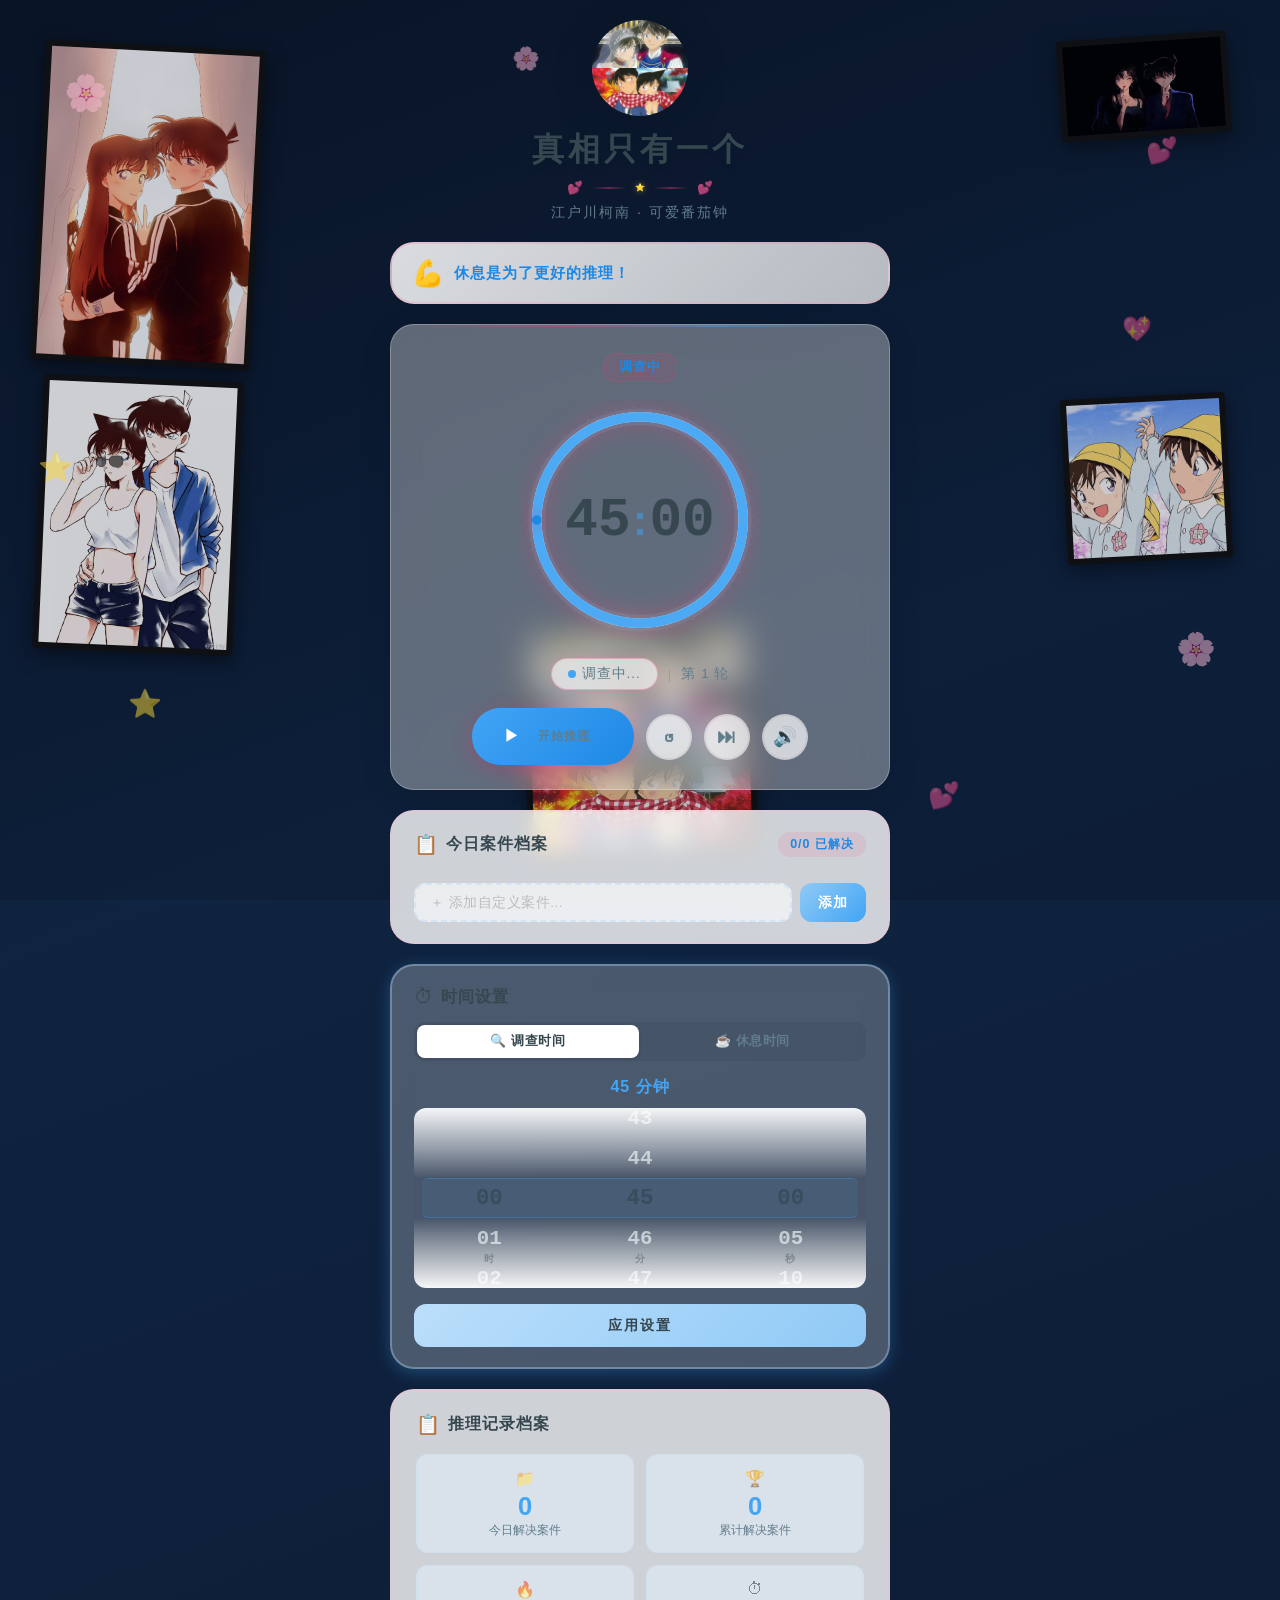
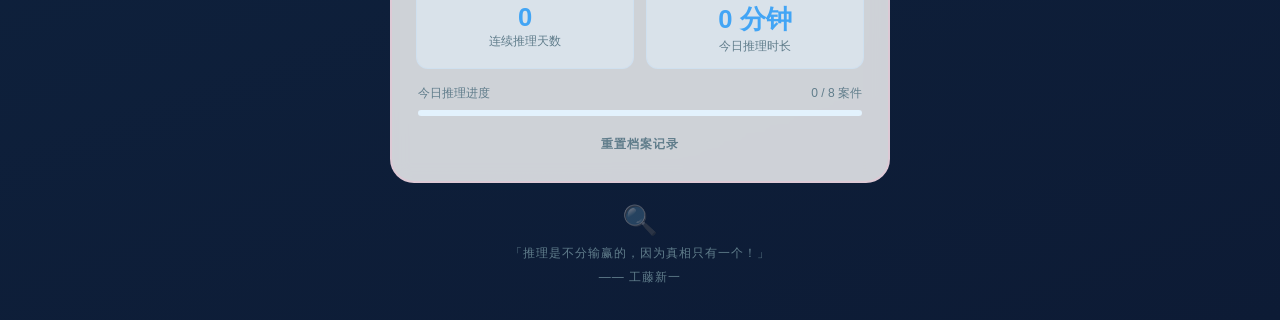
==== index.html @ aabeca41 "feat: Wake Lock + silent audio keep-alive for background timer Add screen wake lock (Android Chrome)" ====
<!DOCTYPE html>
<html lang="zh-CN">
<head>
  <meta charset="UTF-8">
  <meta name="viewport" content="width=device-width, initial-scale=1.0, user-scalable=no">
  <meta name="apple-mobile-web-app-capable" content="yes">
  <meta name="apple-mobile-web-app-status-bar-style" content="black-translucent">
  <meta name="apple-mobile-web-app-title" content="柯南番茄钟">
  <meta name="theme-color" content="#42a5f5">
  <link rel="apple-touch-icon" href="images/kenan.jpg">
  <link rel="manifest" href="manifest.json">
  <title>真相只有一个 —— 番茄钟</title>
  <style>
/* ============================================
   番茄钟 —— 柯南&小兰 可爱主题
   蓝色计时 + 琥珀休息 配色
   ============================================ */

:root {
  --blue-light: #e3f2fd;
  --blue-soft: #bbdefb;
  --blue-mid: #90caf6;
  --blue-accent: #64b5f6;
  --blue-solid: #42a5f5;
  --blue-deep: #1e88e5;
  --pink-light: #fce4ec;
  --pink-soft: #f8bbd0;
  --pink-mid: #90caf6;
  --pink-accent: #42a5f5;
  --pink-solid: #1e88e5;
  --amber-light: #fff8e1;
  --amber-soft: #ffecb3;
  --amber-mid: #ffcc80;
  --amber-accent: #ff9800;
  --amber-solid: #f57c00;
  --white: #ffffff;
  --white-soft: #fafafa;
  --text-dark: #37474f;
  --text-mid: #607d8b;
  --text-light: #90a4ae;
  --shadow-soft: 0 4px 20px rgba(0, 0, 0, 0.08);
  --shadow-card: 0 8px 32px rgba(0, 0, 0, 0.1);
  --shadow-blue: 0 4px 16px rgba(66, 165, 245, 0.3);
  --shadow-amber: 0 4px 16px rgba(255, 152, 0, 0.2);
  --radius-sm: 12px;
  --radius: 18px;
  --radius-lg: 24px;
  --transition: 0.3s cubic-bezier(0.4, 0, 0.2, 1);
}

* { margin: 0; padding: 0; box-sizing: border-box; }

body {
  font-family: "Microsoft YaHei", "PingFang SC", "Noto Sans SC", sans-serif;
  background: linear-gradient(160deg, #0a1628 0%, #0f2440 40%, #0d1b35 100%);
  color: var(--text-dark);
  min-height: 100vh;
  display: flex;
  justify-content: center;
  align-items: flex-start;
  padding: 20px;
  user-select: none;
  -webkit-user-select: none;
  -webkit-tap-highlight-color: transparent;
  overflow-x: hidden;
  position: relative;
}

/* ========== 5图拍立得拼贴背景 ========== */
.bg-collage {
  position: fixed;
  inset: 0;
  z-index: 0;
  pointer-events: none;
}

.photo-card {
  position: absolute;
  padding: 6px;
  background: #111;
  border-radius: 3px;
  box-shadow: 0 6px 20px rgba(0, 0, 0, 0.5);
}

.photo-card img {
  display: block;
  width: 100%;
  height: auto;
}

.photo-kenan {
  bottom: 5%;
  left: 50%;
  width: 230px;
  transform: translate(-50%, 0) rotate(-2deg);
}

.photo-2 {
  top: 5%;
  left: 3%;
  width: 220px;
  transform: rotate(3deg);
}

.photo-3 {
  top: 4%;
  right: 4%;
  width: 170px;
  transform: rotate(-4deg);
}

.photo-4 {
  top: 42%;
  left: 3%;
  width: 200px;
  transform: rotate(2.5deg);
}

.photo-5 {
  top: 44%;
  right: 4%;
  width: 165px;
  transform: rotate(-3deg);
}

.bg-overlay {
  position: fixed;
  inset: 0;
  z-index: 1;
  pointer-events: none;
  background: rgba(5, 12, 30, 0.2);
}

/* 卡片内容区域加深背景保证可读性 */
.case-file-card,
.settings-section,
.stats-section,
.task-section,
.encourage-box {
  background: rgba(255, 255, 255, 0.25);
  backdrop-filter: blur(12px);
}

/* ========== 可爱浮动装饰 ========== */
.cute-decor {
  position: fixed;
  inset: 0;
  pointer-events: none;
  z-index: 7;
  overflow: hidden;
}
.cute-float {
  position: absolute;
  font-size: 1.8rem;
  opacity: 0.5;
  animation: cute-float 18s ease-in-out infinite;
}
.c1 { top: 8%; left: 5%; animation-delay: 0s; font-size: 2.2rem; }
.c2 { top: 15%; right: 8%; animation-delay: -3s; font-size: 1.6rem; }
.c3 { top: 50%; left: 3%; animation-delay: -6s; font-size: 1.8rem; }
.c4 { top: 70%; right: 5%; animation-delay: -9s; font-size: 2rem; }
.c5 { top: 35%; right: 10%; animation-delay: -12s; font-size: 1.5rem; }
.c6 { bottom: 20%; left: 10%; animation-delay: -15s; font-size: 1.7rem; }
.c7 { top: 5%; left: 40%; animation-delay: -4s; font-size: 1.4rem; }
.c8 { bottom: 10%; right: 25%; animation-delay: -8s; font-size: 1.6rem; }

@keyframes cute-float {
  0%, 100% { transform: translateY(0) rotate(0deg) scale(1); }
  25% { transform: translateY(-18px) rotate(8deg) scale(1.1); }
  50% { transform: translateY(-8px) rotate(-5deg) scale(0.95); }
  75% { transform: translateY(-22px) rotate(3deg) scale(1.05); }
}

.container {
  position: relative;
  z-index: 10;
  width: 100%;
  max-width: 500px;
  display: flex;
  flex-direction: column;
  gap: 20px;
}

/* ========== 顶部标题栏 ========== */
.header {
  text-align: center;
  display: flex;
  flex-direction: column;
  align-items: center;
  gap: 8px;
}

/* ---- 柯南头像 ---- */
.conan-avatar {
  margin-bottom: 4px;
  filter: drop-shadow(0 6px 20px rgba(0, 0, 0, 0.15));
  width: 96px;
  height: 96px;
  border-radius: 50%;
  overflow: hidden;
  position: relative;
  background: #fdd9b5;
}

.conan-avatar-img {
  width: 100%;
  height: 100%;
  object-fit: cover;
  display: block;
}

/* CSS fallback when image fails to load */
.conan-avatar.fallback .conan-avatar-img {
  display: none;
}

.conan-avatar.fallback {
  background: #fdd9b5;
}

.conan-avatar.fallback::after {
  content: "🔍";
  font-size: 2.5rem;
  position: absolute;
  top: 50%;
  left: 50%;
  transform: translate(-50%, -50%);
}

.title {
  font-size: 2rem;
  font-weight: 700;
  color: #37474f;
  letter-spacing: 4px;
  text-shadow: 0 2px 8px rgba(0, 0, 0, 0.08);
}

.title-underline {
  display: flex;
  align-items: center;
  gap: 8px;
}
.underline-line {
  width: 36px; height: 2px;
  background: linear-gradient(90deg, transparent, rgba(236, 64, 122, 0.4), transparent);
}
.underline-heart {
  font-size: 0.8rem;
  opacity: 0.7;
}
.underline-star {
  color: #ffb74d;
  font-size: 8px;
  text-shadow: 0 0 6px rgba(255, 183, 77, 0.5);
}

.subtitle {
  font-size: 0.9rem;
  color: var(--text-mid);
  letter-spacing: 2px;
}

/* ========== 鼓励话语 ========== */
.encourage-box {
  background: linear-gradient(135deg, rgba(255, 255, 255, 0.85), rgba(255, 255, 255, 0.7));
  backdrop-filter: blur(10px);
  border: 2px solid rgba(244, 143, 177, 0.3);
  border-radius: var(--radius-lg);
  padding: 14px 20px;
  display: flex;
  align-items: center;
  gap: 10px;
  box-shadow: var(--shadow-pink);
  animation: encourage-glow 3s ease-in-out infinite;
}

@keyframes encourage-glow {
  0%, 100% { box-shadow: 0 4px 16px rgba(236, 64, 122, 0.15); }
  50% { box-shadow: 0 4px 24px rgba(236, 64, 122, 0.3); }
}

.encourage-icon {
  font-size: 1.6rem;
  animation: icon-bounce 1.5s ease-in-out infinite;
  flex-shrink: 0;
}

@keyframes icon-bounce {
  0%, 100% { transform: translateY(0); }
  50% { transform: translateY(-6px); }
}

.encourage-text {
  font-size: 0.95rem;
  font-weight: 600;
  color: #1e88e5;
  letter-spacing: 1px;
  line-height: 1.4;
}

/* ========== 案件卷宗卡片 ========== */
.case-file-card {
  background: rgba(255, 255, 255, 0.35);
  backdrop-filter: blur(16px);
  border: 1.5px solid rgba(255, 255, 255, 0.25);
  border-radius: var(--radius-lg);
  padding: 28px 28px 24px;
  display: flex;
  flex-direction: column;
  align-items: center;
  gap: 18px;
  box-shadow: var(--shadow-card);
  position: relative;
  overflow: hidden;
}

.case-file-card::before {
  content: "";
  position: absolute;
  top: 0; left: 20px; right: 20px;
  height: 2px;
  background: linear-gradient(90deg, transparent, rgba(236, 64, 122, 0.4), rgba(66, 165, 245, 0.4), transparent);
}

/* 案件标签 */
.case-label {
  display: flex;
  align-items: center;
  gap: 12px;
}
.case-number {
  font-size: 0.85rem;
  font-weight: 600;
  color: var(--text-mid);
  letter-spacing: 1px;
  font-family: "SF Mono", "Cascadia Code", monospace;
  background: rgba(100, 181, 246, 0.1);
  padding: 5px 12px;
  border-radius: 6px;
  border: 1px solid rgba(100, 181, 246, 0.2);
}
.case-status {
  font-size: 0.8rem;
  font-weight: 600;
  padding: 5px 14px;
  border-radius: 12px;
  letter-spacing: 1px;
}
.case-status.work-status {
  background: rgba(236, 64, 122, 0.1);
  color: #1e88e5;
  border: 1px solid rgba(236, 64, 122, 0.25);
  animation: status-pulse 2.5s ease-in-out infinite;
}
.case-status.break-status {
  background: rgba(255, 152, 0, 0.1);
  color: #f57c00;
  border: 1px solid rgba(255, 152, 0, 0.25);
}

@keyframes status-pulse {
  0%, 100% { opacity: 1; }
  50% { opacity: 0.65; }
}

/* ========== 计时器环形区域 ========== */
.timer-ring {
  position: relative;
  width: 240px;
  height: 240px;
}

.progress-ring {
  width: 100%;
  height: 100%;
  transform: rotate(-90deg);
}

.ring-dots {
  fill: none;
  stroke: rgba(100, 181, 246, 0.15);
  stroke-width: 1;
  stroke-dasharray: 2 6;
}

.ring-bg {
  fill: none;
  stroke: #e3f2fd;
  stroke-width: 8;
}

.ring-progress {
  fill: none;
  stroke-width: 8;
  stroke-linecap: round;
  transition: stroke-dashoffset 0.4s linear, stroke var(--transition);
}

.ring-progress.work-mode {
  stroke: #42a5f5;
  filter: drop-shadow(0 0 10px rgba(236, 64, 122, 0.5));
}

.ring-progress.break-mode {
  stroke: #ff9800;
  filter: drop-shadow(0 0 10px rgba(255, 152, 0, 0.5));
}

.ring-glow {
  fill: none;
  stroke: transparent;
  stroke-width: 14;
  pointer-events: none;
}

.ring-glow.active {
  stroke: #90caf6;
  opacity: 0.12;
  animation: pulse-glow 2.5s ease-in-out infinite;
}

@keyframes pulse-glow {
  0%, 100% { opacity: 0.06; }
  50% { opacity: 0.2; }
}

.ring-bowtie-dot {
  fill: #1e88e5;
  filter: drop-shadow(0 0 6px rgba(233, 30, 99, 0.6));
}

/* 时间显示 */
.timer-display {
  position: absolute;
  top: 50%;
  left: 50%;
  transform: translate(-50%, -50%);
  display: flex;
  align-items: baseline;
  gap: 2px;
}

.timer-minutes,
.timer-seconds {
  font-size: 3.4rem;
  font-weight: 700;
  color: #37474f;
  font-variant-numeric: tabular-nums;
  font-family: "SF Mono", "Cascadia Code", "Consolas", "Microsoft YaHei", monospace;
}

.timer-separator {
  font-size: 2.8rem;
  font-weight: 700;
  color: #42a5f5;
  animation: blink-sep 1s steps(1) infinite;
}

.timer-separator.paused { animation: none; opacity: 0.5; }

@keyframes blink-sep {
  0%, 100% { opacity: 1; }
  50% { opacity: 0.25; }
}

/* 模式指示器 */
.mode-row {
  display: flex;
  align-items: center;
  gap: 10px;
  font-size: 0.85rem;
  color: var(--text-mid);
}

.mode-indicator {
  display: flex;
  align-items: center;
  gap: 6px;
  padding: 6px 16px;
  border-radius: 20px;
  background: rgba(255, 255, 255, 0.6);
  border: 1px solid rgba(0, 0, 0, 0.06);
  transition: all var(--transition);
}

.mode-indicator.work {
  border-color: rgba(236, 64, 122, 0.3);
  box-shadow: 0 0 14px rgba(236, 64, 122, 0.1);
}
.mode-indicator.break {
  border-color: rgba(255, 152, 0, 0.3);
  box-shadow: 0 0 14px rgba(255, 152, 0, 0.1);
}

.mode-dot {
  width: 8px; height: 8px;
  border-radius: 50%;
  background: #42a5f5;
  animation: dot-pulse 1.5s ease-in-out infinite;
}
.mode-indicator.break .mode-dot { background: #ff9800; }

@keyframes dot-pulse {
  0%, 100% { opacity: 1; box-shadow: 0 0 4px currentColor; }
  50% { opacity: 0.4; box-shadow: 0 0 10px currentColor; }
}

.mode-text { font-size: 0.85rem; font-weight: 500; letter-spacing: 1px; }

.session-divider { opacity: 0.3; }
.session-hint { letter-spacing: 1px; }

/* ========== 控制按钮 ========== */
.controls {
  display: flex;
  gap: 12px;
  align-items: center;
}

.btn {
  display: flex;
  align-items: center;
  justify-content: center;
  gap: 6px;
  border: none;
  font-family: inherit;
  font-weight: 600;
  cursor: pointer;
  transition: all var(--transition);
  outline: none;
  letter-spacing: 1px;
}

.btn:active { transform: scale(0.95); }

.btn-primary {
  padding: 14px 32px;
  background: linear-gradient(135deg, #42a5f5, #1e88e5);
  color: #fff;
  border-radius: 28px;
  font-size: 0.95rem;
  box-shadow: 0 4px 20px rgba(233, 30, 99, 0.3);
}

.btn-primary:hover {
  box-shadow: 0 6px 28px rgba(233, 30, 99, 0.45);
  transform: translateY(-2px);
}

.btn-primary:active { transform: scale(0.95) translateY(0); }

.btn-primary.paused-state {
  background: linear-gradient(135deg, #ff9800, #f57c00);
  box-shadow: 0 4px 20px rgba(255, 152, 0, 0.3);
}
.btn-primary.paused-state:hover {
  box-shadow: 0 6px 28px rgba(255, 152, 0, 0.45);
}

.btn-icon-only {
  width: 46px; height: 46px;
  border-radius: 50%;
  background: rgba(255, 255, 255, 0.7);
  color: var(--text-mid);
  font-size: 1.2rem;
  border: 2px solid rgba(0, 0, 0, 0.06);
}
.btn-icon-only:hover {
  background: #fff;
  color: #42a5f5;
  border-color: rgba(236, 64, 122, 0.25);
}

.silent-btn.silent {
  color: #999;
  border-color: rgba(0, 0, 0, 0.08);
}

/* ========== 时间设置 + iOS 滚轮选择器 ========== */
.settings-section {
  background: rgba(255, 255, 255, 0.25);
  backdrop-filter: blur(12px);
  border-radius: var(--radius-lg);
  padding: 20px 22px;
  border: 2px solid rgba(187, 222, 251, 0.35);
  box-shadow: var(--shadow-blue);
}

.settings-header {
  display: flex;
  align-items: center;
  gap: 8px;
  margin-bottom: 14px;
}
.settings-icon { font-size: 1.2rem; }
.settings-title {
  font-size: 1rem;
  font-weight: 600;
  letter-spacing: 1px;
  color: #37474f;
}

/* 分段标签 */
.picker-tabs {
  display: flex;
  background: rgba(0,0,0,0.06);
  border-radius: 10px;
  padding: 3px;
  margin-bottom: 16px;
  gap: 3px;
}
.picker-tab {
  flex: 1;
  padding: 8px 0;
  border: none;
  background: transparent;
  border-radius: 8px;
  font-size: 0.8rem;
  font-weight: 600;
  color: var(--text-mid);
  cursor: pointer;
  transition: all 0.25s ease;
  letter-spacing: 0.5px;
}
.picker-tab.active {
  background: #fff;
  color: #37474f;
  box-shadow: 0 1px 4px rgba(0,0,0,0.1);
}

/* 选中时间显示 */
.picker-display {
  text-align: center;
  font-size: 1rem;
  font-weight: 700;
  color: #42a5f5;
  margin-bottom: 10px;
  letter-spacing: 1px;
}

/* 滚轮容器 */
.picker-container {
  position: relative;
  height: 180px;
  overflow: hidden;
  border-radius: 12px;
  background: rgba(0,0,0,0.03);
  margin-bottom: 16px;
  user-select: none;
  -webkit-user-select: none;
}

/* 中央高亮条 */
.picker-highlight {
  position: absolute;
  top: 50%;
  left: 8px;
  right: 8px;
  height: 40px;
  transform: translateY(-50%);
  background: rgba(66, 165, 245, 0.08);
  border-top: 1.5px solid rgba(66, 165, 245, 0.3);
  border-bottom: 1.5px solid rgba(66, 165, 245, 0.3);
  border-radius: 6px;
  pointer-events: none;
  z-index: 2;
}

/* 顶部和底部渐变遮罩 */
.picker-container::before,
.picker-container::after {
  content: "";
  position: absolute;
  left: 0;
  right: 0;
  height: 70px;
  pointer-events: none;
  z-index: 3;
}
.picker-container::before {
  top: 0;
  background: linear-gradient(to bottom, rgba(255,255,255,0.95) 0%, rgba(255,255,255,0.4) 60%, transparent 100%);
}
.picker-container::after {
  bottom: 0;
  background: linear-gradient(to top, rgba(255,255,255,0.95) 0%, rgba(255,255,255,0.4) 60%, transparent 100%);
}

/* 列布局 */
.picker-columns {
  display: flex;
  height: 100%;
  position: relative;
  z-index: 1;
}
.picker-column {
  flex: 1;
  overflow-y: auto;
  scroll-snap-type: y mandatory;
  -webkit-overflow-scrolling: touch;
  scrollbar-width: none;
  -ms-overflow-style: none;
}
.picker-column::-webkit-scrollbar {
  display: none;
}

/* 列表 padding 让首尾项可滚到中央 */
.picker-list {
  padding: 70px 0;
}

/* 每个选项 */
.picker-item {
  height: 40px;
  display: flex;
  align-items: center;
  justify-content: center;
  font-size: 1.3rem;
  font-weight: 600;
  color: #b0bec5;
  scroll-snap-align: center;
  transition: color 0.15s ease;
  font-variant-numeric: tabular-nums;
  font-family: "SF Mono", "Cascadia Code", "Consolas", monospace;
}
.picker-item.selected {
  color: #37474f;
  font-weight: 700;
  font-size: 1.4rem;
}

/* 底部标签 (时/分/秒) */
.picker-labels {
  display: flex;
  position: absolute;
  bottom: 22px;
  left: 0;
  right: 0;
  z-index: 4;
  pointer-events: none;
}
.picker-labels span {
  flex: 1;
  text-align: center;
  font-size: 0.65rem;
  font-weight: 600;
  color: rgba(55,71,79,0.4);
  letter-spacing: 1px;
}

.btn-apply {
  width: 100%;
  padding: 12px;
  background: linear-gradient(135deg, #bbdefb, #90caf6);
  color: #37474f;
  border-radius: var(--radius-sm);
  font-size: 0.9rem;
  font-weight: 600;
  letter-spacing: 2px;
  border: none;
  cursor: pointer;
  transition: all var(--transition);
}
.btn-apply:hover {
  background: linear-gradient(135deg, #90caf6, #64b5f6);
  box-shadow: var(--shadow-blue);
}
.btn-apply:hover {
  background: linear-gradient(135deg, #90caf6, #64b5f6);
  box-shadow: var(--shadow-blue);
}

/* ========== 统计面板 ========== */
.stats-section {
  background: rgba(255, 255, 255, 0.8);
  backdrop-filter: blur(10px);
  border-radius: var(--radius-lg);
  padding: 22px 24px;
  border: 2px solid rgba(248, 187, 208, 0.35);
  box-shadow: var(--shadow-pink);
}

.evidence-header {
  display: flex;
  align-items: center;
  gap: 8px;
  margin-bottom: 18px;
}
.evidence-icon { font-size: 1.2rem; }
.stats-title {
  font-size: 1rem;
  font-weight: 600;
  letter-spacing: 1px;
  color: #37474f;
}

.stats-grid {
  display: grid;
  grid-template-columns: 1fr 1fr;
  gap: 12px;
  margin-bottom: 16px;
}

.stat-card {
  background: rgba(227, 242, 253, 0.5);
  border-radius: var(--radius-sm);
  padding: 14px 14px;
  text-align: center;
  border: 1px solid rgba(187, 222, 251, 0.3);
  transition: all var(--transition);
}

.stat-card:hover {
  border-color: rgba(244, 143, 177, 0.4);
  transform: translateY(-2px);
  box-shadow: var(--shadow-soft);
}

.stat-icon {
  display: block;
  font-size: 1rem;
  margin-bottom: 4px;
  opacity: 0.6;
}

.stat-value {
  display: block;
  font-size: 1.6rem;
  font-weight: 700;
  color: #42a5f5;
  font-variant-numeric: tabular-nums;
}

.stat-label {
  display: block;
  font-size: 0.72rem;
  color: var(--text-mid);
  margin-top: 2px;
}

/* 每日目标进度条 */
.daily-goal {
  margin-bottom: 14px;
  padding: 0 2px;
}
.goal-header {
  display: flex;
  justify-content: space-between;
  font-size: 0.75rem;
  color: var(--text-mid);
  margin-bottom: 8px;
}
.goal-bar {
  height: 6px;
  background: #e3f2fd;
  border-radius: 3px;
  overflow: hidden;
}
.goal-fill {
  height: 100%;
  background: linear-gradient(90deg, #90caf6, #42a5f5);
  border-radius: 3px;
  transition: width 0.6s ease;
  box-shadow: 0 0 8px rgba(236, 64, 122, 0.3);
}

.btn-text {
  background: transparent;
  color: var(--text-mid);
  border: none;
  padding: 6px 12px;
  font-size: 0.78rem;
  font-family: inherit;
  cursor: pointer;
  margin: 0 auto;
  display: block;
  transition: color var(--transition);
  letter-spacing: 1px;
}
.btn-text:hover { color: #42a5f5; }

/* ========== 任务列表 ========== */
.task-section {
  background: rgba(255, 255, 255, 0.8);
  backdrop-filter: blur(10px);
  border-radius: var(--radius-lg);
  padding: 20px 22px;
  border: 2px solid rgba(248, 187, 208, 0.35);
  box-shadow: var(--shadow-pink);
}

.task-header {
  display: flex;
  align-items: center;
  gap: 8px;
  margin-bottom: 14px;
  flex-wrap: wrap;
}
.task-icon { font-size: 1.2rem; }
.task-title {
  font-size: 1rem;
  font-weight: 600;
  letter-spacing: 1px;
  color: #37474f;
  flex: 1;
}
.task-progress {
  font-size: 0.78rem;
  font-weight: 600;
  color: #1e88e5;
  background: rgba(236, 64, 122, 0.1);
  padding: 4px 12px;
  border-radius: 12px;
  letter-spacing: 1px;
}

.task-list {
  display: flex;
  flex-direction: column;
  gap: 8px;
  margin-bottom: 12px;
}

.task-card {
  display: flex;
  align-items: center;
  gap: 10px;
  padding: 12px 14px;
  border-radius: var(--radius-sm);
  border: 1px solid rgba(187, 222, 251, 0.35);
  background: rgba(255, 255, 255, 0.7);
  transition: all var(--transition);
  cursor: default;
}
.task-card.completed {
  background: rgba(76, 175, 80, 0.06);
  border-color: rgba(76, 175, 80, 0.2);
}
.task-card.completed .task-card-name {
  text-decoration: line-through;
  color: #999;
}
.task-card-icon {
  font-size: 1.3rem;
  flex-shrink: 0;
}
.task-card-body {
  flex: 1;
  min-width: 0;
}
.task-card-name {
  font-size: 0.88rem;
  font-weight: 600;
  color: #37474f;
  letter-spacing: 0.5px;
  white-space: nowrap;
  overflow: hidden;
  text-overflow: ellipsis;
}
.task-card-meta {
  font-size: 0.7rem;
  color: var(--text-mid);
  margin-top: 2px;
}
.task-card-status {
  font-size: 0.72rem;
  font-weight: 600;
  padding: 3px 10px;
  border-radius: 10px;
  letter-spacing: 1px;
  flex-shrink: 0;
}
.task-card-status.in-progress {
  background: rgba(236, 64, 122, 0.1);
  color: #1e88e5;
}
.task-card-status.done {
  background: rgba(76, 175, 80, 0.1);
  color: #4caf50;
}
.task-card-delete {
  font-size: 0.85rem;
  opacity: 0;
  cursor: pointer;
  color: #999;
  transition: all var(--transition);
  border: none;
  background: none;
  padding: 4px;
  flex-shrink: 0;
}
.task-card:hover .task-card-delete {
  opacity: 0.6;
}
.task-card:hover .task-card-delete:hover {
  opacity: 1;
  color: #1e88e5;
}

.task-add-row {
  display: flex;
  gap: 8px;
}
.task-add-input {
  flex: 1;
  padding: 10px 14px;
  border: 2px dashed rgba(187, 222, 251, 0.5);
  border-radius: var(--radius-sm);
  font-size: 0.85rem;
  font-family: inherit;
  color: #37474f;
  background: rgba(255, 255, 255, 0.6);
  outline: none;
  transition: all var(--transition);
  letter-spacing: 0.5px;
}
.task-add-input:focus {
  border-color: #42a5f5;
  border-style: solid;
  box-shadow: 0 0 0 3px rgba(236, 64, 122, 0.08);
}
.task-add-input::placeholder {
  color: #bdbdbd;
}
.btn-task-add {
  padding: 10px 18px;
  background: linear-gradient(135deg, #90caf6, #42a5f5);
  color: #fff;
  border: none;
  border-radius: var(--radius-sm);
  font-size: 0.85rem;
  font-weight: 600;
  font-family: inherit;
  cursor: pointer;
  letter-spacing: 1px;
  transition: all var(--transition);
  white-space: nowrap;
}
.btn-task-add:hover {
  box-shadow: var(--shadow-pink);
}
.btn-task-add:active {
  transform: scale(0.95);
}

/* ========== 页脚 ========== */
.footer {
  text-align: center;
  padding-bottom: 12px;
}
.footer-seal {
  font-size: 1.8rem;
  margin-bottom: 6px;
  opacity: 0.35;
}
.footer p {
  font-size: 0.75rem;
  color: var(--text-mid);
  letter-spacing: 1px;
  line-height: 1.8;
}
.footer-by {
  font-size: 0.7rem;
  color: rgba(0, 0, 0, 0.2);
  margin-top: 2px;
}

/* ========== Toast 通知 ========== */
.toast {
  position: fixed;
  top: 20px;
  left: 50%;
  transform: translateX(-50%) translateY(-120px);
  background: rgba(255, 255, 255, 0.95);
  backdrop-filter: blur(10px);
  color: #37474f;
  padding: 14px 28px;
  border-radius: 28px;
  font-size: 0.9rem;
  font-weight: 600;
  letter-spacing: 1px;
  box-shadow: 0 8px 32px rgba(0, 0, 0, 0.12);
  border: 2px solid rgba(244, 143, 177, 0.3);
  z-index: 100;
  transition: transform 0.4s cubic-bezier(0.175, 0.885, 0.32, 1.275);
  pointer-events: none;
}
.toast.show {
  transform: translateX(-50%) translateY(0);
}

/* ========== 足球射门动画 ========== */
.goal-overlay {
  position: fixed;
  inset: 0;
  z-index: 200;
  background: rgba(0, 0, 0, 0.55);
  display: flex;
  align-items: center;
  justify-content: center;
  opacity: 0;
  pointer-events: none;
  transition: opacity 0.3s ease;
}
.goal-overlay.show {
  opacity: 1;
  pointer-events: auto;
}

.goal-popup {
  background: #fff;
  border-radius: 24px;
  padding: 32px 40px;
  text-align: center;
  box-shadow: 0 20px 60px rgba(0, 0, 0, 0.25);
  border: 2px solid rgba(236, 64, 122, 0.2);
  position: relative;
  overflow: hidden;
  animation: popup-in 0.4s cubic-bezier(0.175, 0.885, 0.32, 1.275);
}

@keyframes popup-in {
  0% { transform: scale(0.7); opacity: 0; }
  100% { transform: scale(1); opacity: 1; }
}

.goal-field {
  position: relative;
  padding: 20px 0;
  background: linear-gradient(0deg, #c8e6c9 0%, #e8f5e9 50%, #fff 100%);
  border-radius: 16px;
  margin-bottom: 16px;
  overflow: hidden;
}

.goal-field::before {
  content: "";
  position: absolute;
  bottom: 0; left: 0; right: 0;
  height: 3px;
  background: rgba(255, 255, 255, 0.7);
}

.goal-net {
  font-size: 56px;
  position: relative;
  z-index: 2;
}

.goal-count {
  position: absolute;
  top: 50%;
  left: 50%;
  transform: translate(-50%, -50%);
  font-size: 32px;
  font-weight: 900;
  color: #1e88e5;
  text-shadow: 0 2px 12px rgba(233, 30, 99, 0.5);
  z-index: 3;
  animation: count-pop 0.8s ease-out 0.3s both;
}

@keyframes count-pop {
  0% { transform: translate(-50%, -50%) scale(0); opacity: 0; }
  60% { transform: translate(-50%, -50%) scale(1.4); opacity: 1; }
  100% { transform: translate(-50%, -50%) scale(1); opacity: 1; }
}

.goal-ball {
  font-size: 36px;
  animation: ball-shoot 0.6s ease-out;
  position: relative;
  z-index: 2;
  margin-top: 4px;
}

@keyframes ball-shoot {
  0% { transform: translateY(80px) scale(0.2); opacity: 0; }
  30% { transform: translateY(-15px) scale(1.2); opacity: 1; }
  60% { transform: translateY(5px) scale(0.9); }
  80% { transform: translateY(0) scale(1.05); }
  100% { transform: translateY(0) scale(1); }
}

.goal-text {
  font-size: 1.1rem;
  font-weight: 700;
  color: #37474f;
  letter-spacing: 2px;
  margin: 0;
}

.goal-sub {
  font-size: 0.85rem;
  color: #1e88e5;
  letter-spacing: 2px;
  margin: 4px 0 0;
  font-weight: 600;
}

/* ========== 眼镜反光效果 ========== */
.glasses-reflection {
  position: fixed;
  inset: 0;
  z-index: 8;
  pointer-events: none;
  opacity: 0;
  transition: opacity 0.8s ease;
}
.glasses-reflection.active {
  opacity: 1;
}

.glasses-edge {
  position: absolute;
  background: radial-gradient(ellipse at center,
    rgba(66, 165, 245, 0.25) 0%,
    rgba(100, 181, 246, 0.1) 40%,
    transparent 70%
  );
}
.glasses-edge-top {
  top: 0; left: 10%; right: 10%; height: 60px;
  background: linear-gradient(180deg,
    rgba(66, 165, 245, 0.3) 0%,
    rgba(100, 181, 246, 0.08) 60%,
    transparent 100%
  );
}
.glasses-edge-bottom {
  bottom: 0; left: 10%; right: 10%; height: 60px;
  background: linear-gradient(0deg,
    rgba(66, 165, 245, 0.3) 0%,
    rgba(100, 181, 246, 0.08) 60%,
    transparent 100%
  );
}
.glasses-edge-left {
  top: 10%; bottom: 10%; left: 0; width: 40px;
  background: linear-gradient(90deg,
    rgba(66, 165, 245, 0.3) 0%,
    rgba(100, 181, 246, 0.08) 60%,
    transparent 100%
  );
}
.glasses-edge-right {
  top: 10%; bottom: 10%; right: 0; width: 40px;
  background: linear-gradient(270deg,
    rgba(66, 165, 245, 0.3) 0%,
    rgba(100, 181, 246, 0.08) 60%,
    transparent 100%
  );
}

.glasses-corner {
  position: absolute;
  width: 80px; height: 80px;
}
.glasses-corner-tl {
  top: 0; left: 0;
  background: radial-gradient(circle at 0 0,
    rgba(66, 165, 245, 0.35) 0%,
    rgba(100, 181, 246, 0.1) 30%,
    transparent 60%
  );
}
.glasses-corner-tr {
  top: 0; right: 0;
  background: radial-gradient(circle at 100% 0,
    rgba(66, 165, 245, 0.35) 0%,
    rgba(100, 181, 246, 0.1) 30%,
    transparent 60%
  );
}
.glasses-corner-bl {
  bottom: 0; left: 0;
  background: radial-gradient(circle at 0 100%,
    rgba(66, 165, 245, 0.35) 0%,
    rgba(100, 181, 246, 0.1) 30%,
    transparent 60%
  );
}
.glasses-corner-br {
  bottom: 0; right: 0;
  background: radial-gradient(circle at 100% 100%,
    rgba(66, 165, 245, 0.35) 0%,
    rgba(100, 181, 246, 0.1) 30%,
    transparent 60%
  );
}

.glasses-text {
  position: absolute;
  top: 50%;
  left: 50%;
  transform: translate(-50%, -50%) translateY(80px);
  font-size: 1rem;
  font-weight: 700;
  color: #42a5f5;
  letter-spacing: 3px;
  text-shadow: 0 0 20px rgba(66, 165, 245, 0.4), 0 0 40px rgba(66, 165, 245, 0.2);
  opacity: 0;
  transition: all 0.8s ease;
  white-space: nowrap;
}
.glasses-reflection.active .glasses-text {
  opacity: 1;
  transform: translate(-50%, -50%) translateY(0);
  animation: glasses-text-float 3s ease-in-out infinite;
}

@keyframes glasses-text-float {
  0%, 100% { transform: translate(-50%, -50%) translateY(0); }
  50% { transform: translate(-50%, -50%) translateY(-8px); }
}

/* ========== 长按重置动画 ========== */
.btn-icon-only.long-pressing {
  position: relative;
  overflow: hidden;
}
.btn-icon-only.long-pressing::after {
  content: "";
  position: absolute;
  inset: 0;
  background: rgba(236, 64, 122, 0.15);
  border-radius: 50%;
  transform: scale(0);
  animation: long-press-fill 1s linear forwards;
}
@keyframes long-press-fill {
  0% { transform: scale(0); }
  100% { transform: scale(1); }
}

/* ========== 响应式 ========== */
@media (max-width: 480px) {
  .container { gap: 16px; max-width: 100%; }
  .title { font-size: 1.5rem; }
  .conan-avatar { width: 80px; height: 80px; }
  .timer-ring { width: 200px; height: 200px; }
  .timer-minutes, .timer-seconds { font-size: 2.6rem; }
  .timer-separator { font-size: 2.2rem; }
  .case-file-card { padding: 20px 16px 18px; }
  .btn-primary { padding: 12px 24px; font-size: 0.85rem; }
  .btn-icon-only { width: 40px; height: 40px; font-size: 1rem; }
  .settings-section, .stats-section { padding: 16px 14px; }
  .stat-value { font-size: 1.3rem; }
  .controls { gap: 8px; }

  .photo-kenan { bottom: 1.5%; width: 205px; }
  .photo-2 { top: 1.5%; left: 1%; width: 175px; }
  .photo-3 { top: 1%; right: 1%; width: 150px; }
  .photo-4 { top: 38%; left: 1%; width: 160px; }
  .photo-5 { top: 36%; right: 2%; width: 140px; }
}
</style>
</head>
<body>
  <!-- 5张照片拍立得拼贴背景 -->
  <div class="bg-collage">
    <div class="photo-card photo-kenan"><img src="images/kenan.jpg" alt=""></div>
    <div class="photo-card photo-2"><img src="images/photo2.jpg" alt=""></div>
    <div class="photo-card photo-3"><img src="images/photo3.jpg" alt=""></div>
    <div class="photo-card photo-4"><img src="images/photo4.jpg" alt=""></div>
    <div class="photo-card photo-5"><img src="images/photo5.jpg" alt=""></div>
  </div>
  <div class="bg-overlay"></div>

  <div class="cute-decor">
    <span class="cute-float c1">🌸</span>
    <span class="cute-float c2">💕</span>
    <span class="cute-float c3">⭐</span>
    <span class="cute-float c4">🌸</span>
    <span class="cute-float c5">💖</span>
    <span class="cute-float c6">⭐</span>
    <span class="cute-float c7">🌸</span>
    <span class="cute-float c8">💕</span>
  </div>

  <div class="container">
    <header class="header">
      <div class="conan-avatar" id="conanAvatar">
        <img class="conan-avatar-img" src="[data-uri]" alt="柯南" onerror="this.parentElement.classList.add('fallback')">
      </div>
      <h1 class="title">真相只有一个</h1>
      <div class="title-underline">
        <span class="underline-heart">💕</span>
        <span class="underline-line"></span>
        <span class="underline-star">⭐</span>
        <span class="underline-line"></span>
        <span class="underline-heart">💕</span>
      </div>
      <p class="subtitle">江户川柯南 · 可爱番茄钟</p>
    </header>

    <div class="encourage-box" id="encourageBox">
      <span class="encourage-icon">💪</span>
      <p class="encourage-text" id="encourageText">加油！真相就在眼前！</p>
    </div>

    <main class="timer-section">
      <div class="case-file-card">
        <div class="case-label">
          <span class="case-status work-status" id="caseStatus">调查中</span>
        </div>
        <div class="timer-ring" id="timerRing">
          <svg class="progress-ring" viewBox="0 0 200 200">
            <circle class="ring-dots" cx="100" cy="100" r="94" />
            <circle class="ring-bg" cx="100" cy="100" r="86" />
            <circle class="ring-progress work-mode" id="ringProgress" cx="100" cy="100" r="86" />
            <circle class="ring-glow" id="ringGlow" cx="100" cy="100" r="86" />
            <circle class="ring-bowtie-dot" cx="100" cy="14" r="4" />
          </svg>
          <div class="timer-display">
            <span class="timer-minutes" id="timerMinutes">45</span>
            <span class="timer-separator">:</span>
            <span class="timer-seconds" id="timerSeconds">00</span>
          </div>
        </div>
        <div class="mode-row">
          <div class="mode-indicator work" id="modeIndicator">
            <span class="mode-dot"></span>
            <span class="mode-text" id="modeLabel">调查中...</span>
          </div>
          <span class="session-divider">|</span>
          <p class="session-hint" id="sessionHint">第 1 轮</p>
        </div>
        <div class="controls">
          <button class="btn btn-primary" id="btnStart" title="开始/暂停">
            <span class="btn-icon">▶</span>
            <span class="btn-text">开始推理</span>
          </button>
          <button class="btn btn-icon-only" id="btnReset" title="重置">↺</button>
          <button class="btn btn-icon-only" id="btnSkip" title="跳过">⏭</button>
          <button class="btn btn-icon-only silent-btn" id="btnSilent" title="静音切换">🔊</button>
        </div>
      </div>
    </main>

    <section class="task-section">
      <div class="task-header">
        <span class="task-icon">📋</span>
        <h2 class="task-title">今日案件档案</h2>
        <span class="task-progress" id="taskProgress">0/0 已解决</span>
      </div>
      <div class="task-list" id="taskList"></div>
      <div class="task-add-row">
        <input type="text" class="task-add-input" id="taskAddInput" placeholder="＋ 添加自定义案件..." maxlength="30">
        <button class="btn-task-add" id="btnTaskAdd">添加</button>
      </div>
    </section>

    <section class="settings-section">
      <div class="settings-header">
        <span class="settings-icon">⏱</span>
        <h2 class="settings-title">时间设置</h2>
      </div>

      <div class="picker-tabs">
        <button class="picker-tab active" data-mode="work">🔍 调查时间</button>
        <button class="picker-tab" data-mode="break">☕ 休息时间</button>
      </div>

      <div class="picker-display" id="pickerDisplay">45 分钟</div>

      <div class="picker-container">
        <div class="picker-highlight"></div>
        <div class="picker-columns">
          <div class="picker-column" id="pickerHours">
            <div class="picker-list"></div>
          </div>
          <div class="picker-column" id="pickerMinutes">
            <div class="picker-list"></div>
          </div>
          <div class="picker-column" id="pickerSeconds">
            <div class="picker-list"></div>
          </div>
        </div>
        <div class="picker-labels">
          <span>时</span><span>分</span><span>秒</span>
        </div>
      </div>

      <button class="btn btn-apply" id="btnApplyTime">应用设置</button>
    </section>

    <section class="stats-section">
      <div class="evidence-header">
        <span class="evidence-icon">📋</span>
        <h2 class="stats-title">推理记录档案</h2>
      </div>
      <div class="stats-grid">
        <div class="stat-card">
          <span class="stat-icon">📁</span>
          <span class="stat-value" id="statToday">0</span>
          <span class="stat-label">今日解决案件</span>
        </div>
        <div class="stat-card">
          <span class="stat-icon">🏆</span>
          <span class="stat-value" id="statTotal">0</span>
          <span class="stat-label">累计解决案件</span>
        </div>
        <div class="stat-card">
          <span class="stat-icon">🔥</span>
          <span class="stat-value" id="statStreak">0</span>
          <span class="stat-label">连续推理天数</span>
        </div>
        <div class="stat-card">
          <span class="stat-icon">⏱</span>
          <span class="stat-value" id="statFocusTime">0 分钟</span>
          <span class="stat-label">今日推理时长</span>
        </div>
      </div>
      <div class="daily-goal">
        <div class="goal-header">
          <span>今日推理进度</span>
          <span id="goalLabel">0 / 8 案件</span>
        </div>
        <div class="goal-bar">
          <div class="goal-fill" id="goalFill" style="width: 0%"></div>
        </div>
      </div>
      <button class="btn btn-text" id="btnClearStats">重置档案记录</button>
    </section>

    <footer class="footer">
      <div class="footer-seal">🔍</div>
      <p>「推理是不分输赢的，因为真相只有一个！」</p>
      <p class="footer-by">—— 工藤新一</p>
    </footer>
  </div>

  <div class="goal-overlay" id="goalOverlay">
    <div class="goal-popup">
      <div class="goal-field">
        <div class="goal-net">🥅</div>
        <div class="goal-count" id="goalCount">+1</div>
        <div class="goal-ball">⚽</div>
      </div>
      <p class="goal-text">案件解决！</p>
      <p class="goal-sub">真相只有一个</p>
    </div>
  </div>

  <div class="glasses-reflection" id="glassesReflection">
    <div class="glasses-edge glasses-edge-top"></div>
    <div class="glasses-edge glasses-edge-bottom"></div>
    <div class="glasses-edge glasses-edge-left"></div>
    <div class="glasses-edge glasses-edge-right"></div>
    <div class="glasses-corner glasses-corner-tl"></div>
    <div class="glasses-corner glasses-corner-tr"></div>
    <div class="glasses-corner glasses-corner-bl"></div>
    <div class="glasses-corner glasses-corner-br"></div>
    <div class="glasses-text" id="glassesText">真相只有一个，该休息了</div>
  </div>

  <script>
/* ============================================
   番茄钟 —— 核心逻辑
   柯南&小兰 可爱主题
   支持自定义时间 + 鼓励话语
   ============================================ */

(function () {
  "use strict";

  // ========== 常量配置 ==========
  const DEFAULT_WORK_SEC = 2700;
const DEFAULT_BREAK_SEC = 300;
const DAILY_GOAL = 8;
const RING_RADIUS = 86;
const RING_CIRCUMFERENCE = 2 * Math.PI * RING_RADIUS;
const MODE_WORK = "work";
const MODE_BREAK = "break";

// ========== 鼓励话语 ==========
const ENCOURAGE_MESSAGES = [
  "加油！真相就在眼前！",
  "保持专注，你离真相越来越近了！",
  "推理需要耐心，你做得到！",
  "柯南说：坚持就是胜利！",
  "每一个案件都是成长的机会！",
  "别放弃，真相只有一个！",
  "小兰在为你加油哦~",
  "你是最棒的侦探！",
  "一步一个脚印，真相终会揭开！",
  "侦探的字典里没有「放弃」！",
  "集中精神，谜团即将解开！",
  "相信自己，你就是平成年代的福尔摩斯！",
  "每解决一个案件，就离真相更近一步！",
  "休息是为了更好的推理！",
  "柯南和小兰都相信你！",
  "用心推理，你一定可以的！",
  "今天的努力是明天的线索！",
  "像柯南一样冷静思考吧！",
  "你的推理能力正在不断提升！",
  "真相或许会迟到，但从不会缺席！",
];

// ========== DOM 元素 ==========
const timerMinutes = document.getElementById("timerMinutes");
const timerSeconds = document.getElementById("timerSeconds");
const timerSeparatorEl = document.querySelector(".timer-separator");
const ringProgress = document.getElementById("ringProgress");
const ringGlow = document.getElementById("ringGlow");
const modeIndicator = document.getElementById("modeIndicator");
const modeLabel = document.getElementById("modeLabel");
const sessionHint = document.getElementById("sessionHint");
const caseStatus = document.getElementById("caseStatus");
const btnStart = document.getElementById("btnStart");
const btnStartText = btnStart.querySelector(".btn-text");
const btnStartIcon = btnStart.querySelector(".btn-icon");
const btnReset = document.getElementById("btnReset");
const btnSkip = document.getElementById("btnSkip");
const btnClearStats = document.getElementById("btnClearStats");
const btnApplyTime = document.getElementById("btnApplyTime");
const pickerHours = document.getElementById("pickerHours");
const pickerMinutes = document.getElementById("pickerMinutes");
const pickerSeconds = document.getElementById("pickerSeconds");
const pickerDisplay = document.getElementById("pickerDisplay");
const pickerTabs = document.querySelectorAll(".picker-tab");
const encourageText = document.getElementById("encourageText");

const statToday = document.getElementById("statToday");
const statTotal = document.getElementById("statTotal");
const statStreak = document.getElementById("statStreak");
const statFocusTime = document.getElementById("statFocusTime");
const goalFill = document.getElementById("goalFill");
const goalLabel = document.getElementById("goalLabel");

// ========== 状态 ==========
let mode = MODE_WORK;
let totalWorkSec = DEFAULT_WORK_SEC;
let totalBreakSec = DEFAULT_BREAK_SEC;
let remainingSeconds = totalWorkSec;
let intervalId = null;
let isRunning = false;
let currentSession = 1;
let targetEndTime = null; // 目标结束时间戳，用于后台计时修正
let silentMode = false;   // 静音模式
let wakeLock = null;      // 屏幕唤醒锁
let keepAliveNode = null; // 静默音频保持后台活跃

// ========== 初始化环形进度条 ==========
ringProgress.style.strokeDasharray = String(RING_CIRCUMFERENCE);
ringProgress.style.strokeDashoffset = "0";
ringProgress.classList.add("work-mode");
ringGlow.classList.add("active");

// ========== 时间配置持久化 ==========
function loadTimeConfig() {
  try {
    const raw = localStorage.getItem("pomodoro_conan_time_config_v2");
    if (raw) {
      const cfg = JSON.parse(raw);
      if (cfg.workSec >= 5 && cfg.workSec <= 7200) totalWorkSec = cfg.workSec;
      if (cfg.breakSec >= 5 && cfg.breakSec <= 3600) totalBreakSec = cfg.breakSec;
    }
  } catch (e) { /* 静默处理 */ }
  applyTimeConfig();
}

function saveTimeConfig() {
  try {
    localStorage.setItem("pomodoro_conan_time_config_v2", JSON.stringify({
      workSec: totalWorkSec,
      breakSec: totalBreakSec,
    }));
  } catch (e) { /* 静默处理 */ }
}

function applyTimeConfig() {
  remainingSeconds = mode === MODE_WORK ? totalWorkSec : totalBreakSec;
  pickerWorkSec = totalWorkSec;
  pickerBreakSec = totalBreakSec;
  if (pickerMode === "work") {
    scrollPickerTo(pickerWorkSec, getMaxHours());
  } else {
    scrollPickerTo(pickerBreakSec, getMaxHours());
  }
  updateTimerDisplay();
  updateRingProgress();
  timerSeparatorEl.classList.add("paused");
}

// ========== 鼓励话语系统 ==========
let encourageTimer = null;

function showRandomEncourage() {
  const idx = Math.floor(Math.random() * ENCOURAGE_MESSAGES.length);
  encourageText.textContent = ENCOURAGE_MESSAGES[idx];
}

function startEncourageRotation() {
  showRandomEncourage();
  encourageTimer = setInterval(() => {
    showRandomEncourage();
  }, 15000); // 每15秒换一句
}

// ========== 音频系统 ==========
let audioCtx = null;

function getAudioContext() {
  if (!audioCtx) {
    audioCtx = new (window.AudioContext || window.webkitAudioContext)();
  }
  // iOS Safari 挂起 AudioContext，需要 resume
  if (audioCtx.state === "suspended") {
    audioCtx.resume();
  }
  return audioCtx;
}

function playCompleteSound() {
  try {
    const ctx = getAudioContext();
    const now = ctx.currentTime;

    const notes = [784, 988, 1175];
    notes.forEach((freq, i) => {
      const osc = ctx.createOscillator();
      const gain = ctx.createGain();
      osc.type = "triangle";
      osc.frequency.value = freq;
      gain.gain.setValueAtTime(0.25, now + i * 0.18);
      gain.gain.exponentialRampToValueAtTime(0.01, now + i * 0.18 + 0.35);
      osc.connect(gain);
      gain.connect(ctx.destination);
      osc.start(now + i * 0.18);
      osc.stop(now + i * 0.18 + 0.35);
    });

    setTimeout(() => {
      const ctx2 = getAudioContext();
      const now2 = ctx2.currentTime;
      [523, 659, 784].forEach((freq, i) => {
        const osc = ctx2.createOscillator();
        const gain = ctx2.createGain();
        osc.type = "sine";
        osc.frequency.value = freq;
        gain.gain.setValueAtTime(0.2, now2 + i * 0.12);
        gain.gain.exponentialRampToValueAtTime(0.01, now2 + i * 0.12 + 0.5);
        osc.connect(gain);
        gain.connect(ctx2.destination);
        osc.start(now2 + i * 0.12);
        osc.stop(now2 + i * 0.12 + 0.5);
      });
    }, 700);
  } catch (e) { /* 静默处理 */ }
}

function playClickSound() {
  try {
    const ctx = getAudioContext();
    const osc = ctx.createOscillator();
    const gain = ctx.createGain();
    osc.type = "sine";
    osc.frequency.value = 500;
    gain.gain.setValueAtTime(0.12, ctx.currentTime);
    gain.gain.exponentialRampToValueAtTime(0.01, ctx.currentTime + 0.06);
    osc.connect(gain);
    gain.connect(ctx.destination);
    osc.start(ctx.currentTime);
    osc.stop(ctx.currentTime + 0.06);
  } catch (e) { /* 静默处理 */ }
}

// ========== 后台保活系统（Wake Lock + 静默音频） ==========
async function requestWakeLock() {
  if (silentMode) return;
  try {
    if ("wakeLock" in navigator && !wakeLock) {
      wakeLock = await navigator.wakeLock.request("screen");
      wakeLock.addEventListener("release", () => { wakeLock = null; });
    }
  } catch (e) { /* 不支持或被拒绝 */ }
}

async function releaseWakeLock() {
  if (wakeLock) {
    try { await wakeLock.release(); } catch (e) {}
    wakeLock = null;
  }
}

// 静默音频保活：iOS Safari 后台时保持 JS 运行
function startKeepAlive() {
  if (silentMode) return;
  try {
    const ctx = getAudioContext();
    if (!keepAliveNode) {
      const osc = ctx.createOscillator();
      const gain = ctx.createGain();
      osc.type = "sine";
      osc.frequency.value = 1; // 1Hz，人耳听不到
      gain.gain.value = 0.001; // 近乎静音
      osc.connect(gain);
      gain.connect(ctx.destination);
      osc.start();
      keepAliveNode = { osc, gain };
    }
  } catch (e) {}
}

function stopKeepAlive() {
  if (keepAliveNode) {
    try {
      keepAliveNode.osc.stop();
      keepAliveNode.osc.disconnect();
      keepAliveNode.gain.disconnect();
    } catch (e) {}
    keepAliveNode = null;
  }
}

// ========== 通知系统 ==========
let notificationPermission = "default";

function requestNotificationPermission() {
  try {
    if ("Notification" in window) {
      if (Notification.permission === "default") {
        Notification.requestPermission().then((perm) => {
          notificationPermission = perm;
        }).catch(function () {});
      } else {
        notificationPermission = Notification.permission;
      }
    }
  } catch (e) { /* iOS Safari may lack Notification entirely */ }
}

function sendNotification(title, body) {
  if ("Notification" in window && notificationPermission === "granted") {
    new Notification(title, {
      body,
      icon: "data:image/svg+xml," + encodeURIComponent(
        '<svg xmlns="http://www.w3.org/2000/svg" width="64" height="64"><text x="50%" y="55%" text-anchor="middle" font-size="48">🔍</text></svg>'
      ),
      tag: "pomodoro-conan",
      requireInteraction: true,
    });
  }
  showToast(body);
}

let toastTimer = null;
function showToast(message) {
  let toast = document.querySelector(".toast");
  if (!toast) {
    toast = document.createElement("div");
    toast.className = "toast";
    document.body.appendChild(toast);
  }
  toast.textContent = message;
  toast.classList.add("show");
  clearTimeout(toastTimer);
  toastTimer = setTimeout(() => {
    toast.classList.remove("show");
  }, 3000);
}

// ========== UI 更新 ==========
function updateTimerDisplay() {
  const h = Math.floor(remainingSeconds / 3600);
  const m = Math.floor((remainingSeconds % 3600) / 60);
  const s = remainingSeconds % 60;
  if (h > 0) {
    timerMinutes.textContent = String(h).padStart(2, "0") + ":" + String(m).padStart(2, "0");
    timerSeconds.textContent = String(s).padStart(2, "0");
    timerSeparatorEl.style.display = "none";
  } else {
    timerMinutes.textContent = String(m).padStart(2, "0");
    timerSeconds.textContent = String(s).padStart(2, "0");
    timerSeparatorEl.style.display = "";
  }
}

function updateRingProgress() {
  const total = mode === MODE_WORK ? totalWorkSec : totalBreakSec;
  const progress = (total - remainingSeconds) / total;
  const offset = RING_CIRCUMFERENCE * progress;
  ringProgress.style.strokeDashoffset = String(offset);
}

function updateModeUI() {
  ringProgress.classList.remove("work-mode", "break-mode");
  ringGlow.classList.remove("active");
  modeIndicator.classList.remove("work", "break");
  caseStatus.classList.remove("work-status", "break-status");

  if (mode === MODE_WORK) {
    ringProgress.classList.add("work-mode");
    ringGlow.classList.add("active");
    modeIndicator.classList.add("work");
    caseStatus.classList.add("work-status");
    caseStatus.textContent = "调查中";
    modeLabel.textContent = "调查中...";
    document.title = "🔍 调查中... | 番茄钟";
    document.getElementById("glassesReflection").classList.remove("active");
  } else {
    ringProgress.classList.add("break-mode");
    modeIndicator.classList.add("break");
    caseStatus.classList.add("break-status");
    caseStatus.textContent = "休息中";
    modeLabel.textContent = "休息时间";
    document.title = "☕ 休息中... | 番茄钟";
    document.getElementById("glassesReflection").classList.add("active");
  }

  sessionHint.textContent = `第 ${currentSession} 轮`;
  updateTimerDisplay();
  updateRingProgress();
}

function updateButtonUI() {
  if (isRunning) {
    btnStartText.textContent = "暂停推理";
    btnStartIcon.textContent = "⏸";
    btnStart.classList.add("paused-state");
    timerSeparatorEl.classList.remove("paused");
  } else {
    btnStartText.textContent = "开始推理";
    btnStartIcon.textContent = "▶";
    btnStart.classList.remove("paused-state");
    timerSeparatorEl.classList.add("paused");
  }
}

// ========== 统计系统 ==========
const STORAGE_KEY = "pomodoro_conan_stats_v3";

function loadStats() {
  const defaultStats = {
    todayDate: getTodayStr(),
    todayCount: 0,
    totalCount: 0,
    todayFocusMinutes: 0,
    streakDays: 0,
    lastActiveDate: null,
  };

  try {
    const raw = localStorage.getItem(STORAGE_KEY);
    if (!raw) return defaultStats;
    const parsed = JSON.parse(raw);
    if (parsed.todayDate !== getTodayStr()) {
      parsed.todayDate = getTodayStr();
      parsed.todayCount = 0;
      parsed.todayFocusMinutes = 0;
    }
    return { ...defaultStats, ...parsed };
  } catch (e) {
    return defaultStats;
  }
}

function saveStats(stats) {
  try {
    localStorage.setItem(STORAGE_KEY, JSON.stringify(stats));
  } catch (e) { /* 静默处理 */ }
}

function getTodayStr() {
  const d = new Date();
  return `${d.getFullYear()}-${String(d.getMonth() + 1).padStart(2, "0")}-${String(d.getDate()).padStart(2, "0")}`;
}

function recordCompletedPomodoro() {
  const stats = loadStats();
  const today = getTodayStr();

  if (stats.lastActiveDate) {
    const lastDate = new Date(stats.lastActiveDate);
    const todayDate = new Date(today);
    const diffDays = Math.round((todayDate - lastDate) / (1000 * 60 * 60 * 24));
    if (diffDays === 1) {
      stats.streakDays += 1;
    } else if (diffDays > 1) {
      stats.streakDays = 1;
    }
  } else {
    stats.streakDays = 1;
  }

  stats.todayCount += 1;
  stats.totalCount += 1;
  stats.todayFocusMinutes += Math.round(totalWorkSec / 60);
  stats.lastActiveDate = today;
  stats.todayDate = today;

  saveStats(stats);
  renderStats(stats);
}

function refreshStatsForToday() {
  renderStats(loadStats());
}

function renderStats(stats) {
  statToday.textContent = String(stats.todayCount);
  statTotal.textContent = String(stats.totalCount);
  statStreak.textContent = String(stats.streakDays);
  statFocusTime.textContent = `${stats.todayFocusMinutes} 分钟`;

  const pct = Math.min(100, Math.round((stats.todayCount / DAILY_GOAL) * 100));
  goalFill.style.width = `${pct}%`;
  goalLabel.textContent = `${stats.todayCount} / ${DAILY_GOAL} 案件`;
}

function clearAllStats() {
  if (confirm("确定要清除所有调查记录吗？此操作不可撤销。")) {
    localStorage.removeItem(STORAGE_KEY);
    renderStats(loadStats());
    showToast("调查记录已清除");
  }
}

// ========== 自定义时间 + iOS 滚轮选择器 ==========

// 滚轮状态
let pickerMode = "work";
let pickerWorkSec = DEFAULT_WORK_SEC;
let pickerBreakSec = DEFAULT_BREAK_SEC;
let pickerScrollTimers = { hours: null, minutes: null, seconds: null };

function getMaxHours() {
  const maxSec = pickerMode === "work" ? 7200 : 3600;
  return Math.floor(maxSec / 3600);
}

function formatSeconds(totalSec) {
  const h = Math.floor(totalSec / 3600);
  const m = Math.floor((totalSec % 3600) / 60);
  const s = totalSec % 60;
  if (h > 0) {
    if (s > 0) return h + "时" + m + "分" + s + "秒";
    if (m > 0) return h + "时" + m + "分钟";
    return h + "小时";
  }
  if (m > 0) {
    if (s > 0) return m + "分" + s + "秒";
    return m + " 分钟";
  }
  return s + " 秒";
}

function getCurrentPickerSeconds() {
  const h = getSelectedValue(pickerHours);
  const m = getSelectedValue(pickerMinutes);
  const s = getSelectedValue(pickerSeconds);
  return h * 3600 + m * 60 + s;
}

function getSelectedValue(column) {
  const scrollTop = column.scrollTop;
  const itemHeight = 40;
  const centerOffset = scrollTop;
  const index = Math.round(centerOffset / itemHeight);
  const items = column.querySelectorAll(".picker-item");
  if (items.length === 0) return 0;
  const clampedIndex = Math.max(0, Math.min(index, items.length - 1));
  return parseInt(items[clampedIndex].dataset.value, 10);
}

function updatePickerSelection(column) {
  const items = column.querySelectorAll(".picker-item");
  const selectedVal = getSelectedValue(column);
  items.forEach(item => {
    const val = parseInt(item.dataset.value, 10);
    item.classList.toggle("selected", val === selectedVal);
  });
}

function onPickerScroll(column) {
  if (pickerScrollTimers[column.id]) clearTimeout(pickerScrollTimers[column.id]);
  pickerScrollTimers[column.id] = setTimeout(() => {
    updatePickerSelection(column);
    updatePickerDisplay();
  }, 80);
}

function updatePickerDisplay() {
  const totalSec = getCurrentPickerSeconds();
  pickerDisplay.textContent = formatSeconds(Math.max(totalSec, 5));
}

function buildPickerItems(column, start, end, step) {
  const list = column.querySelector(".picker-list");
  list.innerHTML = "";
  for (let i = start; i <= end; i += step) {
    const div = document.createElement("div");
    div.className = "picker-item";
    div.dataset.value = i;
    div.textContent = String(i).padStart(2, "0");
    list.appendChild(div);
  }
}

function buildAllPickerItems() {
  const maxH = getMaxHours();
  buildPickerItems(pickerHours, 0, maxH, 1);
  buildPickerItems(pickerMinutes, 0, 59, 1);
  buildPickerItems(pickerSeconds, 0, 59, 5);
}

function scrollPickerTo(totalSec, maxHours) {
  const h = Math.min(Math.floor(totalSec / 3600), maxHours);
  const m = Math.floor((totalSec % 3600) / 60);
  const s = Math.round((totalSec % 60) / 5) * 5;
  const itemH = 40;

  scrollColumnTo(pickerHours, h, itemH);
  scrollColumnTo(pickerMinutes, m, itemH);
  scrollColumnTo(pickerSeconds, s / 5, itemH);
}

function scrollColumnTo(column, index, itemH) {
  column.scrollTo({ top: index * itemH, behavior: "instant" });
  setTimeout(() => updatePickerSelection(column), 50);
}

function switchPickerMode(newMode) {
  pickerMode = newMode;
  pickerTabs.forEach(tab => {
    tab.classList.toggle("active", tab.dataset.mode === newMode);
  });
  buildAllPickerItems();
  const sec = newMode === "work" ? pickerWorkSec : pickerBreakSec;
  scrollPickerTo(sec, getMaxHours());
  updatePickerDisplay();
}

function applyCustomTime() {
  const totalSec = getCurrentPickerSeconds();

  if (totalSec < 5) {
    showToast("时间不能少于 5 秒");
    return;
  }

  const maxSec = pickerMode === "work" ? 7200 : 3600;
  if (totalSec > maxSec) {
    showToast((pickerMode === "work" ? "调查" : "休息") + "时间请设置在 5秒-" + Math.floor(maxSec/60) + "分钟 之间");
    return;
  }

  if (pickerMode === "work") {
    pickerWorkSec = totalSec;
    totalWorkSec = totalSec;
  } else {
    pickerBreakSec = totalSec;
    totalBreakSec = totalSec;
  }

  applyTimeConfig();
  saveTimeConfig();
  showToast("时间设置已更新！加油！");
  if (!silentMode) playClickSound();
  updateDocumentTitle();
}

// ========== 计时器核心 ==========
function startTimer() {
  if (isRunning) return;
  isRunning = true;
  targetEndTime = Date.now() + remainingSeconds * 1000;
  updateButtonUI();
  if (!silentMode) playClickSound();
  requestWakeLock();
  startKeepAlive();

  intervalId = setInterval(() => {
    const now = Date.now();
    const elapsed = Math.max(0, Math.round((targetEndTime - now) / 1000));
    remainingSeconds = elapsed;
    updateTimerDisplay();
    updateRingProgress();
    updateDocumentTitle();

    if (remainingSeconds <= 0) {
      completeSession();
    }
  }, 200); // 200ms 刷新保证精度，同时避免后台累积
}

function pauseTimer() {
  if (!isRunning) return;
  isRunning = false;
  clearInterval(intervalId);
  intervalId = null;
  // 停止时保存剩余时间
  remainingSeconds = Math.max(0, Math.round((targetEndTime - Date.now()) / 1000));
  updateButtonUI();
  timerSeparatorEl.classList.add("paused");
  releaseWakeLock();
  stopKeepAlive();
}

function resetTimer() {
  const wasRunning = isRunning;
  pauseTimer();
  remainingSeconds = mode === MODE_WORK ? totalWorkSec : totalBreakSec;
  targetEndTime = null;
  updateTimerDisplay();
  updateRingProgress();
  timerSeparatorEl.classList.add("paused");
  updateDocumentTitle();
  if (wasRunning && !silentMode) playClickSound();
}

function skipSession() {
  pauseTimer();
  if (!silentMode) playClickSound();
  remainingSeconds = 0;
  completeSession();
}

function completeSession() {
  pauseTimer();
  targetEndTime = null;
  if (!silentMode) playCompleteSound();
  // 设备振动
  if (!silentMode && navigator.vibrate) {
    navigator.vibrate([200, 100, 200, 100, 400]);
  }

  if (mode === MODE_WORK) {
    recordCompletedPomodoro();
    autoCompleteOneTask();
    showGoalAnimation();
    showRandomEncourage();
    sendNotification(
      "案件解决！",
      `第 ${currentSession} 轮推理完成！"真相只有一个"——休息一下吧。`
    );
    mode = MODE_BREAK;
    remainingSeconds = totalBreakSec;
  } else {
    currentSession += 1;
    showRandomEncourage();
    sendNotification(
      "新的案件出现！",
      `休息结束！第 ${currentSession} 轮调查开始！`
    );
    mode = MODE_WORK;
    remainingSeconds = totalWorkSec;
  }

  updateModeUI();
  timerSeparatorEl.classList.add("paused");
  updateDocumentTitle();
}

// ========== 足球射门动画 ==========
let goalTimer = null;

function showGoalAnimation() {
  const overlay = document.getElementById("goalOverlay");
  const countEl = document.getElementById("goalCount");
  const stats = loadStats();
  countEl.textContent = "+" + stats.totalCount;
  overlay.classList.add("show");
  if (!silentMode) playClickSound();
  clearTimeout(goalTimer);
  goalTimer = setTimeout(() => {
    overlay.classList.remove("show");
  }, 1800);
}

document.getElementById("goalOverlay").addEventListener("click", () => {
  clearTimeout(goalTimer);
  document.getElementById("goalOverlay").classList.remove("show");
});

function toggleTimer() {
  if (notificationPermission === "default") {
    requestNotificationPermission();
  }

  if (isRunning) {
    pauseTimer();
  } else {
    startTimer();
  }
}

// ========== 静音模式 ==========
function toggleSilentMode() {
  silentMode = !silentMode;
  try { localStorage.setItem("pomodoro_conan_silent", silentMode ? "1" : "0"); } catch (e) {}
  updateSilentUI();
}

function updateSilentUI() {
  const btn = document.getElementById("btnSilent");
  if (btn) {
    btn.textContent = silentMode ? "🔇" : "🔊";
    btn.classList.toggle("silent", silentMode);
  }
}

function loadSilentMode() {
  try {
    silentMode = localStorage.getItem("pomodoro_conan_silent") === "1";
  } catch (e) { /* default false */ }
  updateSilentUI();
}

function updateDocumentTitle() {
  const h = Math.floor(remainingSeconds / 3600);
  const m = Math.floor((remainingSeconds % 3600) / 60);
  const s = remainingSeconds % 60;
  let time;
  if (h > 0) {
    time = `${String(h).padStart(2, "0")}:${String(m).padStart(2, "0")}:${String(s).padStart(2, "0")}`;
  } else {
    time = `${String(m).padStart(2, "0")}:${String(s).padStart(2, "0")}`;
  }
  const icon = mode === MODE_WORK ? "🔍" : "☕";
  const label = mode === MODE_WORK ? "调查中" : "休息中";
  document.title = `${icon} ${time} · ${label} | 番茄钟`;
}

btnStart.addEventListener("click", toggleTimer);
// ========== 长按重置 ==========
let resetPressTimer = null;
let resetPressStart = 0;

function startResetPress(e) {
  e.preventDefault();
  resetPressStart = Date.now();
  btnReset.classList.add("long-pressing");
  resetPressTimer = setTimeout(() => {
    btnReset.classList.remove("long-pressing");
    resetTimer();
    if (!silentMode && navigator.vibrate) navigator.vibrate(50);
    if (!silentMode) playClickSound();
    resetPressTimer = null;
  }, 1000);
}

function endResetPress() {
  btnReset.classList.remove("long-pressing");
  if (resetPressTimer) {
    clearTimeout(resetPressTimer);
    resetPressTimer = null;
    if (Date.now() - resetPressStart < 1000) {
      showToast("长按 1 秒以重置");
    }
  }
}

btnReset.addEventListener("pointerdown", startResetPress);
btnReset.addEventListener("touchstart", startResetPress, { passive: false });
btnReset.addEventListener("pointerup", endResetPress);
btnReset.addEventListener("touchend", endResetPress);
btnReset.addEventListener("pointerleave", endResetPress);
btnReset.addEventListener("touchcancel", endResetPress);
btnSkip.addEventListener("click", skipSession);
btnClearStats.addEventListener("click", clearAllStats);
btnApplyTime.addEventListener("click", applyCustomTime);

// ========== iOS 滚轮选择器事件 ==========
pickerTabs.forEach(tab => {
  tab.addEventListener("click", function () {
    switchPickerMode(this.dataset.mode);
  });
});

[pickerHours, pickerMinutes, pickerSeconds].forEach(col => {
  col.addEventListener("scroll", function () {
    onPickerScroll(col);
  });
  col.addEventListener("touchend", function () {
    setTimeout(() => {
      const val = getSelectedValue(col);
      const itemH = 40;
      col.scrollTo({ top: val * itemH, behavior: "smooth" });
      updatePickerSelection(col);
      updatePickerDisplay();
    }, 100);
  });
});

document.addEventListener("keydown", (e) => {
  if (e.code === "Space" && e.target === document.body) {
    e.preventDefault();
    toggleTimer();
  }
});

document.getElementById("btnSilent").addEventListener("click", toggleSilentMode);

document.addEventListener("visibilitychange", () => {
  if (!document.hidden) {
    // 从后台恢复：根据目标时间戳补算实际剩余时间
    if (isRunning && targetEndTime) {
      const now = Date.now();
      const corrected = Math.max(0, Math.round((targetEndTime - now) / 1000));
      if (corrected <= 0) {
        // 计时已到期，直接触发完成
        remainingSeconds = 0;
        updateTimerDisplay();
        updateRingProgress();
        completeSession();
        return;
      }
      remainingSeconds = corrected;
    }
    // 从后台恢复时重新获取 Wake Lock
    if (isRunning && !wakeLock) {
      requestWakeLock();
      startKeepAlive();
    }
    updateTimerDisplay();
    updateRingProgress();
    updateModeUI();
    updateButtonUI();
    updateDocumentTitle();
    refreshStatsForToday();
  }
});

// ========== 任务列表系统 ==========
const TASK_STORAGE_KEY = "pomodoro_conan_tasks_v1";
function loadTasks() {
  const today = getTodayStr();
  try {
    const raw = localStorage.getItem(TASK_STORAGE_KEY);
    const data = raw ? JSON.parse(raw) : null;
    if (data && data.date === today) return data.tasks;
  } catch (e) { /* fall through */ }
  return [];
}

function saveTasks(tasks) {
  try {
    localStorage.setItem(TASK_STORAGE_KEY, JSON.stringify({
      date: getTodayStr(),
      tasks,
    }));
  } catch (e) { /* 静默 */ }
}

function renderTaskList() {
  const tasks = loadTasks();
  const container = document.getElementById("taskList");
  const progressEl = document.getElementById("taskProgress");
  const doneCount = tasks.filter((t) => t.done).length;
  const total = tasks.length;

  progressEl.textContent = `${doneCount}/${total} 已解决`;

  container.innerHTML = tasks.map((t) => `
    <div class="task-card ${t.done ? "completed" : ""}" data-task-id="${t.id}">
      <span class="task-card-icon">${t.done ? "✅" : "🔍"}</span>
      <div class="task-card-body">
        <div class="task-card-name">${escapeHtml(t.name)}</div>
        <div class="task-card-meta">案件 #${String(t.order + 1).padStart(3, "0")}</div>
      </div>
      <span class="task-card-status ${t.done ? "done" : "in-progress"}">${t.done ? "已结案" : "调查中"}</span>
      <button class="task-card-delete" data-delete-id="${t.id}" title="删除">✕</button>
    </div>
  `).join("");

  container.querySelectorAll(".task-card-delete").forEach((btn) => {
    btn.addEventListener("click", (e) => {
      e.stopPropagation();
      deleteCustomTask(btn.dataset.deleteId);
    });
  });
}

function escapeHtml(str) {
  const div = document.createElement("div");
  div.textContent = str;
  return div.innerHTML;
}

function autoCompleteOneTask() {
  const tasks = loadTasks();
  const undone = tasks.find((t) => !t.done);
  if (undone) {
    undone.done = true;
    saveTasks(tasks);
    renderTaskList();
  }
}

function addCustomTask(name) {
  const tasks = loadTasks();
  const maxId = tasks.reduce((m, t) => {
    const n = parseInt(t.id.replace(/\D/g, ""), 10) || 0;
    return Math.max(m, n);
  }, 0);
  tasks.push({
    id: "c" + (maxId + 1),
    name: name.trim(),
    done: false,
    isPreset: false,
    order: tasks.length,
  });
  saveTasks(tasks);
  renderTaskList();
}

function deleteCustomTask(taskId) {
  let tasks = loadTasks();
  tasks = tasks.filter((t) => t.id !== taskId);
  tasks.forEach((t, i) => { t.order = i; });
  saveTasks(tasks);
  renderTaskList();
}

document.getElementById("btnTaskAdd").addEventListener("click", () => {
  const input = document.getElementById("taskAddInput");
  const name = input.value.trim();
  if (!name) { showToast("请输入案件名称"); return; }
  if (name.length > 30) { showToast("案件名称不超过 30 字"); return; }
  addCustomTask(name);
  input.value = "";
  if (!silentMode) playClickSound();
});

document.getElementById("taskAddInput").addEventListener("keydown", (e) => {
  if (e.key === "Enter") {
    document.getElementById("btnTaskAdd").click();
  }
});

// ========== 初始化 ==========
function init() {
  buildAllPickerItems();
  loadTimeConfig();
  loadSilentMode();
  updateModeUI();
  updateButtonUI();
  refreshStatsForToday();
  renderTaskList();
  updateDocumentTitle();
  startEncourageRotation();
}

  if (document.readyState === "loading") {
    document.addEventListener("DOMContentLoaded", init);
  } else {
    init();
  }
})();
</script>
</body>
</html>
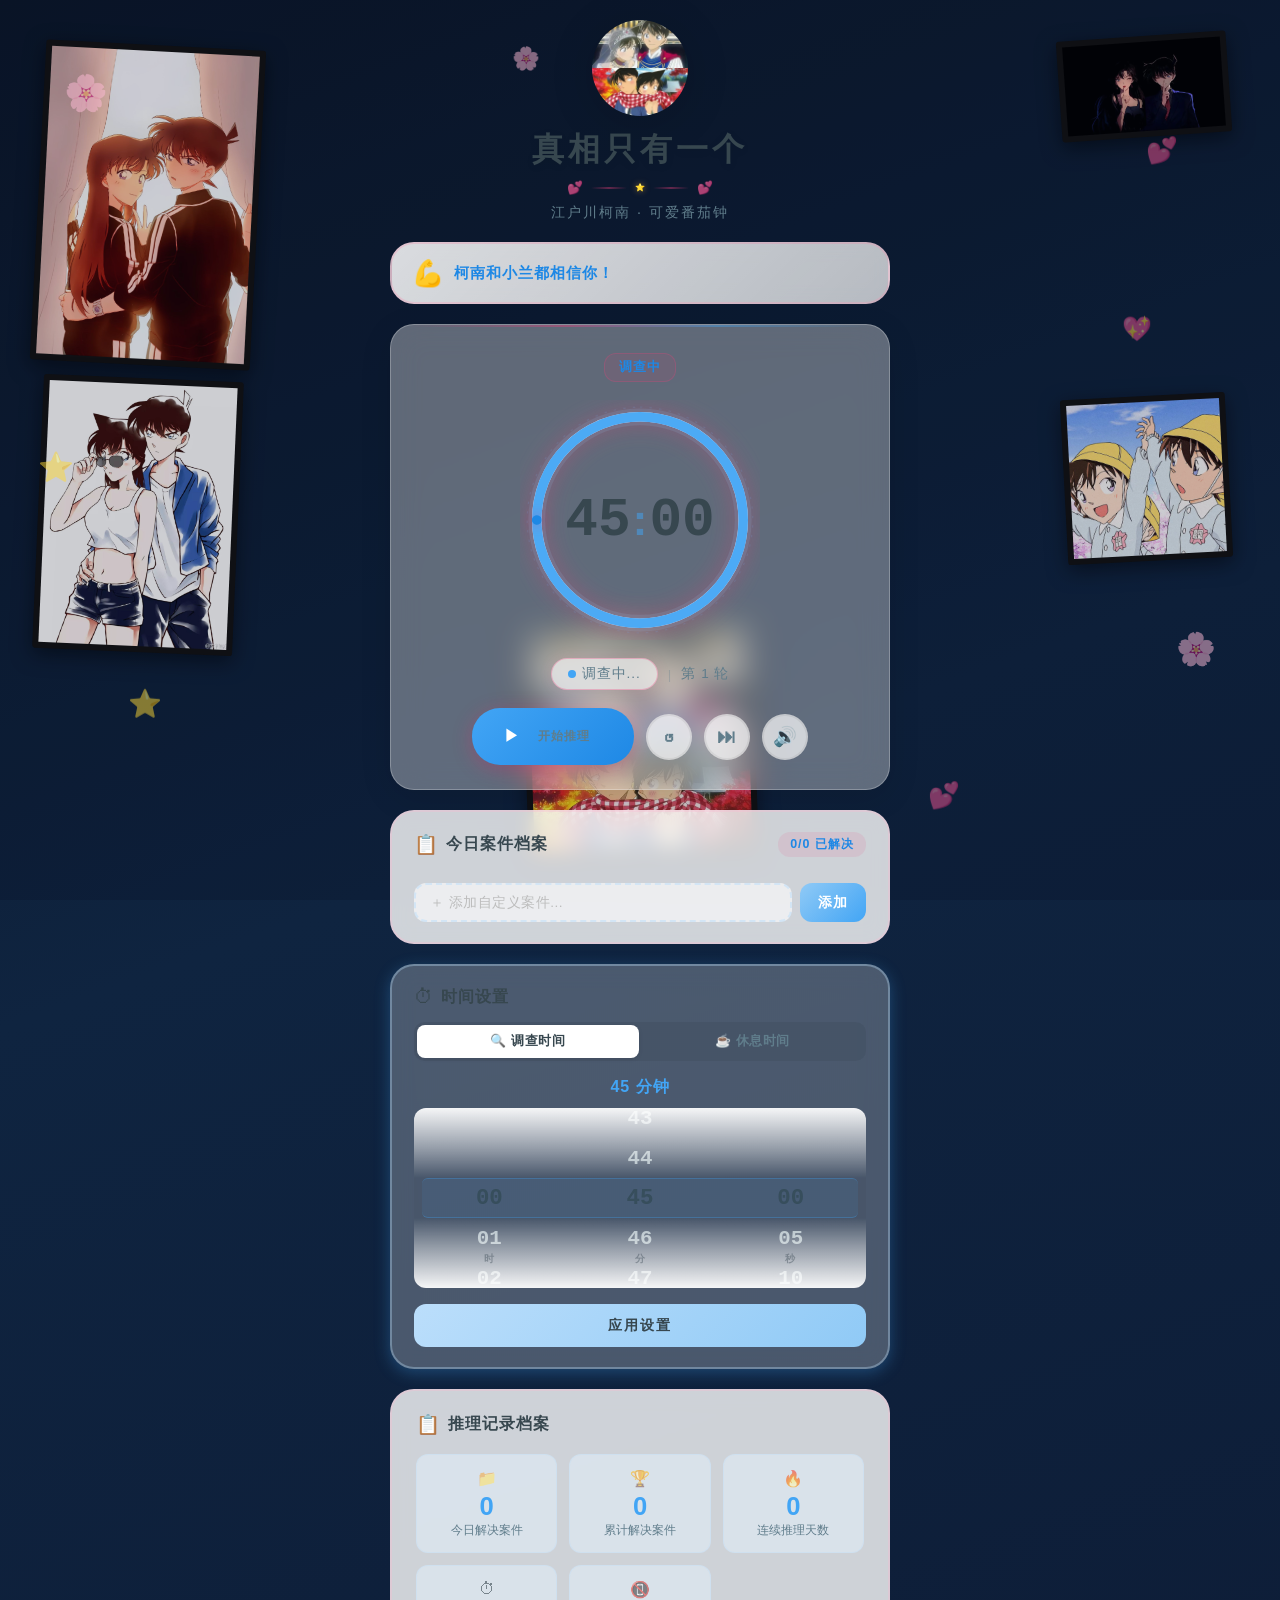
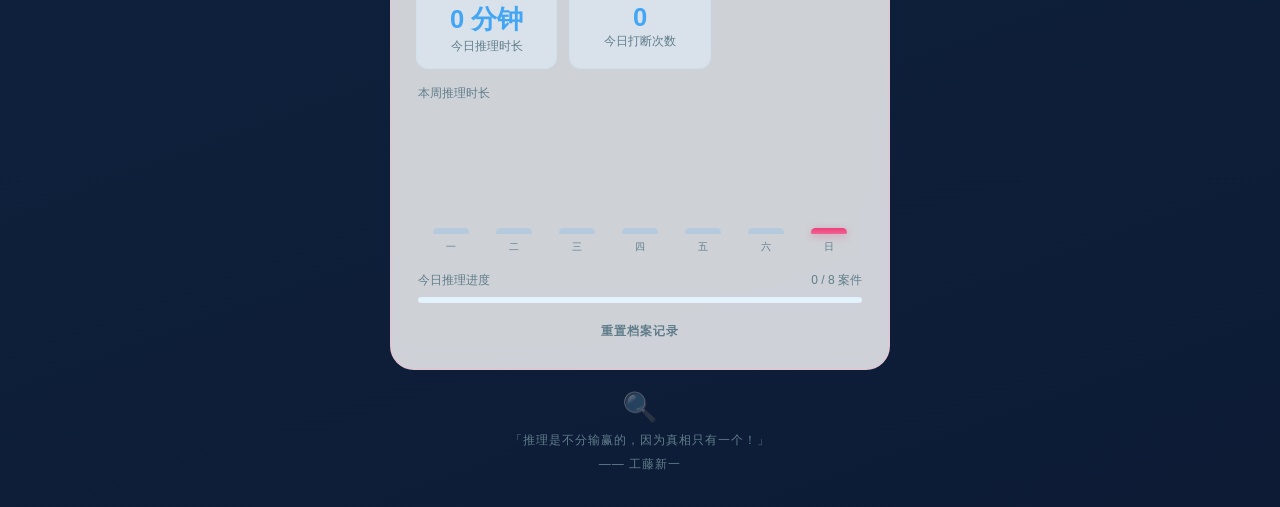
==== commit ea7cf46d: "feat: stats enhancement - interruption tracking + weekly chart - Track pause count per work session " ====
--- a/index.html
+++ b/index.html
@@ -797,7 +797,7 @@
 
 .stats-grid {
   display: grid;
-  grid-template-columns: 1fr 1fr;
+  grid-template-columns: repeat(3, 1fr);
   gap: 12px;
   margin-bottom: 16px;
 }
@@ -863,6 +863,79 @@
   border-radius: 3px;
   transition: width 0.6s ease;
   box-shadow: 0 0 8px rgba(236, 64, 122, 0.3);
+}
+
+/* 每周柱状图 */
+.weekly-chart {
+  margin-bottom: 18px;
+  padding: 0 2px;
+}
+.chart-header {
+  font-size: 0.75rem;
+  color: var(--text-mid);
+  margin-bottom: 12px;
+}
+.chart-bars {
+  display: flex;
+  align-items: flex-end;
+  justify-content: space-between;
+  height: 120px;
+  padding: 0 4px;
+  gap: 6px;
+}
+.chart-bar-wrap {
+  flex: 1;
+  display: flex;
+  flex-direction: column;
+  align-items: center;
+  height: 100%;
+  justify-content: flex-end;
+}
+.chart-bar {
+  width: 100%;
+  max-width: 36px;
+  border-radius: 6px 6px 2px 2px;
+  background: rgba(66, 165, 245, 0.18);
+  min-height: 4px;
+  transition: height 0.5s ease;
+  position: relative;
+}
+.chart-bar.has-data {
+  background: linear-gradient(180deg, #64b5f6, #42a5f5);
+  box-shadow: 0 2px 8px rgba(66, 165, 245, 0.3);
+}
+.chart-bar.today {
+  background: linear-gradient(180deg, #ec407a, #f06292);
+  box-shadow: 0 2px 8px rgba(236, 64, 122, 0.35);
+}
+.chart-days {
+  display: flex;
+  justify-content: space-between;
+  padding: 0 4px;
+  gap: 6px;
+}
+.chart-days .chart-bar-label {
+  flex: 1;
+  font-size: 0.65rem;
+  color: var(--text-mid);
+  margin-top: 6px;
+  text-align: center;
+}
+.bar-tooltip {
+  position: absolute;
+  top: -22px;
+  left: 50%;
+  transform: translateX(-50%);
+  font-size: 0.62rem;
+  color: #42a5f5;
+  white-space: nowrap;
+  opacity: 0;
+  transition: opacity 0.2s;
+  pointer-events: none;
+}
+.chart-bar:hover .bar-tooltip,
+.chart-bar:active .bar-tooltip {
+  opacity: 1;
 }
 
 .btn-text {
@@ -1512,6 +1585,18 @@
           <span class="stat-value" id="statFocusTime">0 分钟</span>
           <span class="stat-label">今日推理时长</span>
         </div>
+        <div class="stat-card">
+          <span class="stat-icon">📵</span>
+          <span class="stat-value" id="statInterrupts">0</span>
+          <span class="stat-label">今日打断次数</span>
+        </div>
+      </div>
+      <div class="weekly-chart" id="weeklyChart">
+        <div class="chart-header">
+          <span>本周推理时长</span>
+        </div>
+        <div class="chart-bars" id="chartBars"></div>
+        <div class="chart-days" id="chartDays"></div>
       </div>
       <div class="daily-goal">
         <div class="goal-header">
@@ -1627,6 +1712,9 @@
 const statTotal = document.getElementById("statTotal");
 const statStreak = document.getElementById("statStreak");
 const statFocusTime = document.getElementById("statFocusTime");
+const statInterrupts = document.getElementById("statInterrupts");
+const chartBars = document.getElementById("chartBars");
+const chartDays = document.getElementById("chartDays");
 const goalFill = document.getElementById("goalFill");
 const goalLabel = document.getElementById("goalLabel");
 
@@ -1642,6 +1730,7 @@
 let silentMode = false;   // 静音模式
 let wakeLock = null;      // 屏幕唤醒锁
 let keepAliveNode = null; // 静默音频保持后台活跃
+let sessionInterrupts = 0; // 当前工作时段被打断次数
 
 // ========== 初始化环形进度条 ==========
 ringProgress.style.strokeDasharray = String(RING_CIRCUMFERENCE);
@@ -1939,8 +2028,10 @@
     todayCount: 0,
     totalCount: 0,
     todayFocusMinutes: 0,
+    todayInterrupts: 0,
     streakDays: 0,
     lastActiveDate: null,
+    weeklyData: [],
   };
 
   try {
@@ -1951,6 +2042,7 @@
       parsed.todayDate = getTodayStr();
       parsed.todayCount = 0;
       parsed.todayFocusMinutes = 0;
+      parsed.todayInterrupts = 0;
     }
     return { ...defaultStats, ...parsed };
   } catch (e) {
@@ -1986,11 +2078,28 @@
     stats.streakDays = 1;
   }
 
+  var focusMin = Math.round(totalWorkSec / 60);
   stats.todayCount += 1;
   stats.totalCount += 1;
-  stats.todayFocusMinutes += Math.round(totalWorkSec / 60);
+  stats.todayFocusMinutes += focusMin;
+  stats.todayInterrupts += sessionInterrupts;
+  sessionInterrupts = 0;
   stats.lastActiveDate = today;
   stats.todayDate = today;
+
+  if (!stats.weeklyData) stats.weeklyData = [];
+  var todayEntry = stats.weeklyData.find(function(d) { return d.date === today; });
+  if (todayEntry) {
+    todayEntry.minutes += focusMin;
+  } else {
+    stats.weeklyData.push({ date: today, minutes: focusMin });
+  }
+  var cutoff = new Date();
+  cutoff.setDate(cutoff.getDate() - 14);
+  var cutoffStr = cutoff.getFullYear() + "-" +
+    String(cutoff.getMonth() + 1).padStart(2, "0") + "-" +
+    String(cutoff.getDate()).padStart(2, "0");
+  stats.weeklyData = stats.weeklyData.filter(function(d) { return d.date >= cutoffStr; });
 
   saveStats(stats);
   renderStats(stats);
@@ -2005,15 +2114,74 @@
   statTotal.textContent = String(stats.totalCount);
   statStreak.textContent = String(stats.streakDays);
   statFocusTime.textContent = `${stats.todayFocusMinutes} 分钟`;
+  statInterrupts.textContent = String(stats.todayInterrupts || 0);
 
   const pct = Math.min(100, Math.round((stats.todayCount / DAILY_GOAL) * 100));
   goalFill.style.width = `${pct}%`;
   goalLabel.textContent = `${stats.todayCount} / ${DAILY_GOAL} 案件`;
+
+  renderWeeklyChart(stats);
+}
+
+function renderWeeklyChart(stats) {
+  var today = getTodayStr();
+  var data = stats.weeklyData || [];
+  var days = [];
+  for (var i = 6; i >= 0; i--) {
+    var d = new Date();
+    d.setDate(d.getDate() - i);
+    var dateStr = d.getFullYear() + "-" +
+      String(d.getMonth() + 1).padStart(2, "0") + "-" +
+      String(d.getDate()).padStart(2, "0");
+    var entry = data.find(function(e) { return e.date === dateStr; });
+    var dayNames = ["日", "一", "二", "三", "四", "五", "六"];
+    days.push({
+      date: dateStr,
+      label: dayNames[d.getDay()],
+      minutes: entry ? entry.minutes : 0,
+      isToday: dateStr === today,
+    });
+  }
+
+  var maxMin = Math.max.apply(null, days.map(function(d) { return d.minutes; }));
+  var maxHeight = 110;
+
+  chartBars.innerHTML = "";
+  chartDays.innerHTML = "";
+
+  days.forEach(function(day) {
+    var wrap = document.createElement("div");
+    wrap.className = "chart-bar-wrap";
+
+    var bar = document.createElement("div");
+    bar.className = "chart-bar";
+    if (day.minutes > 0) bar.classList.add("has-data");
+    if (day.isToday) bar.classList.add("today");
+
+    var h = maxMin > 0 ? Math.max(6, Math.round((day.minutes / maxMin) * maxHeight)) : 6;
+    bar.style.height = h + "px";
+    bar.title = day.minutes + " 分钟";
+
+    var tooltip = document.createElement("span");
+    tooltip.className = "bar-tooltip";
+    tooltip.textContent = day.minutes + "分钟";
+    bar.appendChild(tooltip);
+
+    wrap.appendChild(bar);
+
+    var label = document.createElement("span");
+    label.className = "chart-bar-label";
+    label.textContent = day.label;
+
+    chartBars.appendChild(wrap);
+    chartDays.appendChild(label);
+  });
 }
 
 function clearAllStats() {
   if (confirm("确定要清除所有调查记录吗？此操作不可撤销。")) {
     localStorage.removeItem(STORAGE_KEY);
+    sessionInterrupts = 0;
     renderStats(loadStats());
     showToast("调查记录已清除");
   }
@@ -2198,6 +2366,7 @@
   timerSeparatorEl.classList.add("paused");
   releaseWakeLock();
   stopKeepAlive();
+  if (mode === MODE_WORK) sessionInterrupts++;
 }
 
 function resetTimer() {
@@ -2205,6 +2374,7 @@
   pauseTimer();
   remainingSeconds = mode === MODE_WORK ? totalWorkSec : totalBreakSec;
   targetEndTime = null;
+  sessionInterrupts = 0;
   updateTimerDisplay();
   updateRingProgress();
   timerSeparatorEl.classList.add("paused");
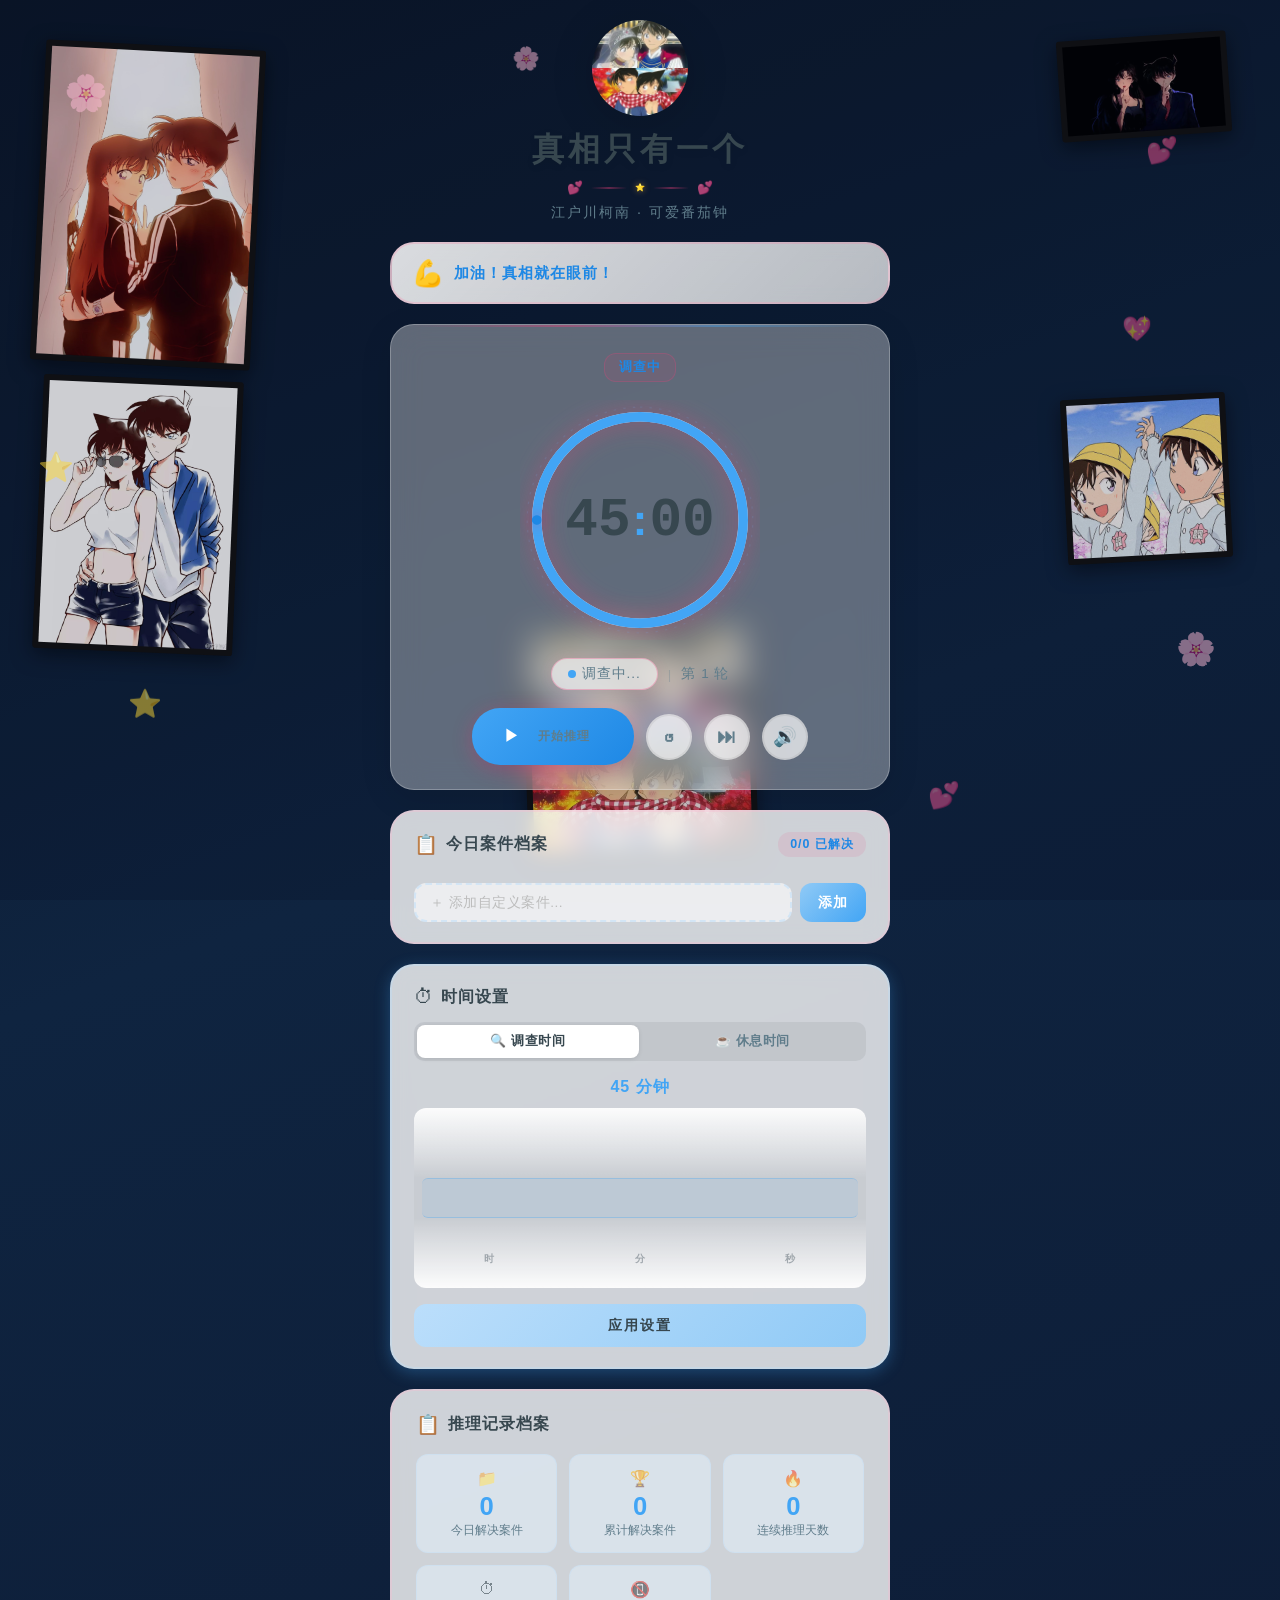
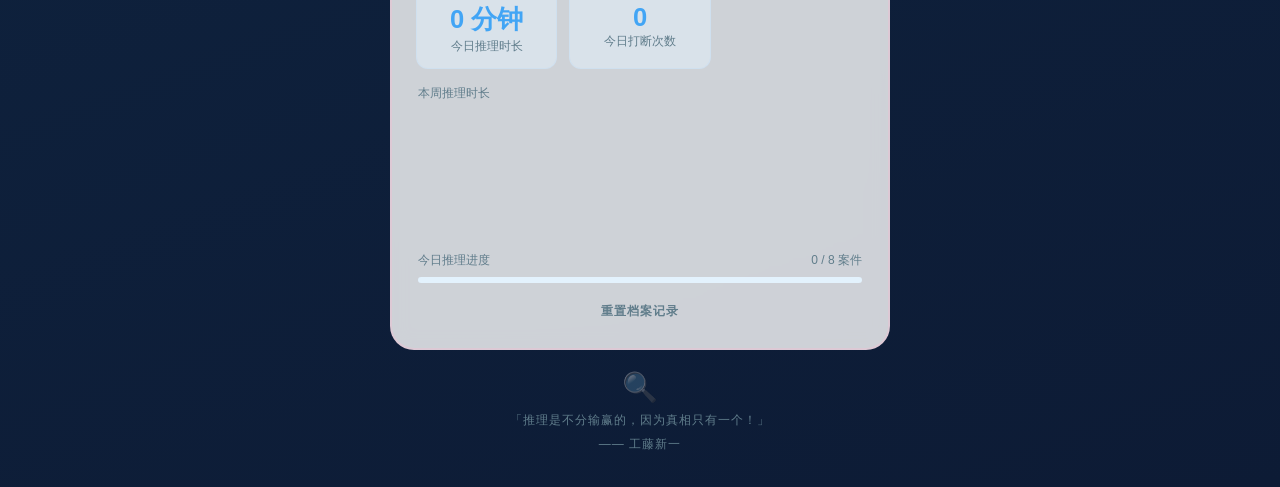
==== commit 819ba59e: "deploy: sync style.css and script.js to index.html" ====
--- a/index.html
+++ b/index.html
@@ -11,6 +11,7 @@
   <link rel="manifest" href="manifest.json">
   <title>真相只有一个 —— 番茄钟</title>
   <style>
+
 /* ============================================
    番茄钟 —— 柯南&小兰 可爱主题
    蓝色计时 + 琥珀休息 配色
@@ -576,10 +577,10 @@
   border-color: rgba(0, 0, 0, 0.08);
 }
 
-/* ========== 时间设置 + iOS 滚轮选择器 ========== */
+/* ========== 时间自定义设置 ========== */
 .settings-section {
-  background: rgba(255, 255, 255, 0.25);
-  backdrop-filter: blur(12px);
+  background: rgba(255, 255, 255, 0.8);
+  backdrop-filter: blur(10px);
   border-radius: var(--radius-lg);
   padding: 20px 22px;
   border: 2px solid rgba(187, 222, 251, 0.35);
@@ -599,6 +600,8 @@
   letter-spacing: 1px;
   color: #37474f;
 }
+
+/* ========== iOS 风格滚轮时间选择器 ========== */
 
 /* 分段标签 */
 .picker-tabs {
@@ -761,10 +764,6 @@
   border: none;
   cursor: pointer;
   transition: all var(--transition);
-}
-.btn-apply:hover {
-  background: linear-gradient(135deg, #90caf6, #64b5f6);
-  box-shadow: var(--shadow-blue);
 }
 .btn-apply:hover {
   background: linear-gradient(135deg, #90caf6, #64b5f6);
@@ -1422,12 +1421,14 @@
   .stat-value { font-size: 1.3rem; }
   .controls { gap: 8px; }
 
+  /* 照片墙 — 移动端缩小 + 四角分布，互不遮挡 */
   .photo-kenan { bottom: 1.5%; width: 205px; }
   .photo-2 { top: 1.5%; left: 1%; width: 175px; }
   .photo-3 { top: 1%; right: 1%; width: 150px; }
   .photo-4 { top: 38%; left: 1%; width: 160px; }
   .photo-5 { top: 36%; right: 2%; width: 140px; }
 }
+
 </style>
 </head>
 <body>
@@ -1642,6 +1643,7 @@
   </div>
 
   <script>
+
 /* ============================================
    番茄钟 —— 核心逻辑
    柯南&小兰 可爱主题
@@ -2078,7 +2080,7 @@
     stats.streakDays = 1;
   }
 
-  var focusMin = Math.round(totalWorkSec / 60);
+  const focusMin = Math.round(totalWorkSec / 60);
   stats.todayCount += 1;
   stats.totalCount += 1;
   stats.todayFocusMinutes += focusMin;
@@ -2087,16 +2089,18 @@
   stats.lastActiveDate = today;
   stats.todayDate = today;
 
+  // 每周数据：累加今日专注分钟
   if (!stats.weeklyData) stats.weeklyData = [];
-  var todayEntry = stats.weeklyData.find(function(d) { return d.date === today; });
+  const todayEntry = stats.weeklyData.find(function(d) { return d.date === today; });
   if (todayEntry) {
     todayEntry.minutes += focusMin;
   } else {
     stats.weeklyData.push({ date: today, minutes: focusMin });
   }
-  var cutoff = new Date();
+  // 只保留最近 14 天
+  const cutoff = new Date();
   cutoff.setDate(cutoff.getDate() - 14);
-  var cutoffStr = cutoff.getFullYear() + "-" +
+  const cutoffStr = cutoff.getFullYear() + "-" +
     String(cutoff.getMonth() + 1).padStart(2, "0") + "-" +
     String(cutoff.getDate()).padStart(2, "0");
   stats.weeklyData = stats.weeklyData.filter(function(d) { return d.date >= cutoffStr; });
@@ -2124,17 +2128,18 @@
 }
 
 function renderWeeklyChart(stats) {
-  var today = getTodayStr();
-  var data = stats.weeklyData || [];
-  var days = [];
-  for (var i = 6; i >= 0; i--) {
-    var d = new Date();
+  const today = getTodayStr();
+  const data = stats.weeklyData || [];
+  // 生成最近 7 天
+  const days = [];
+  for (let i = 6; i >= 0; i--) {
+    const d = new Date();
     d.setDate(d.getDate() - i);
-    var dateStr = d.getFullYear() + "-" +
+    const dateStr = d.getFullYear() + "-" +
       String(d.getMonth() + 1).padStart(2, "0") + "-" +
       String(d.getDate()).padStart(2, "0");
-    var entry = data.find(function(e) { return e.date === dateStr; });
-    var dayNames = ["日", "一", "二", "三", "四", "五", "六"];
+    const entry = data.find(function(e) { return e.date === dateStr; });
+    const dayNames = ["日", "一", "二", "三", "四", "五", "六"];
     days.push({
       date: dateStr,
       label: dayNames[d.getDay()],
@@ -2143,8 +2148,8 @@
     });
   }
 
-  var maxMin = Math.max.apply(null, days.map(function(d) { return d.minutes; }));
-  var maxHeight = 110;
+  const maxMin = Math.max.apply(null, days.map(function(d) { return d.minutes; }));
+  const maxHeight = 110; // px
 
   chartBars.innerHTML = "";
   chartDays.innerHTML = "";
@@ -2360,7 +2365,6 @@
   isRunning = false;
   clearInterval(intervalId);
   intervalId = null;
-  // 停止时保存剩余时间
   remainingSeconds = Math.max(0, Math.round((targetEndTime - Date.now()) / 1000));
   updateButtonUI();
   timerSeparatorEl.classList.add("paused");
@@ -2545,6 +2549,7 @@
   col.addEventListener("scroll", function () {
     onPickerScroll(col);
   });
+  // 触摸结束时做一次精确对齐
   col.addEventListener("touchend", function () {
     setTimeout(() => {
       const val = getSelectedValue(col);
@@ -2567,7 +2572,6 @@
 
 document.addEventListener("visibilitychange", () => {
   if (!document.hidden) {
-    // 从后台恢复：根据目标时间戳补算实际剩余时间
     if (isRunning && targetEndTime) {
       const now = Date.now();
       const corrected = Math.max(0, Math.round((targetEndTime - now) / 1000));
@@ -2720,7 +2724,7 @@
   } else {
     init();
   }
-})();
+
 </script>
 </body>
 </html>
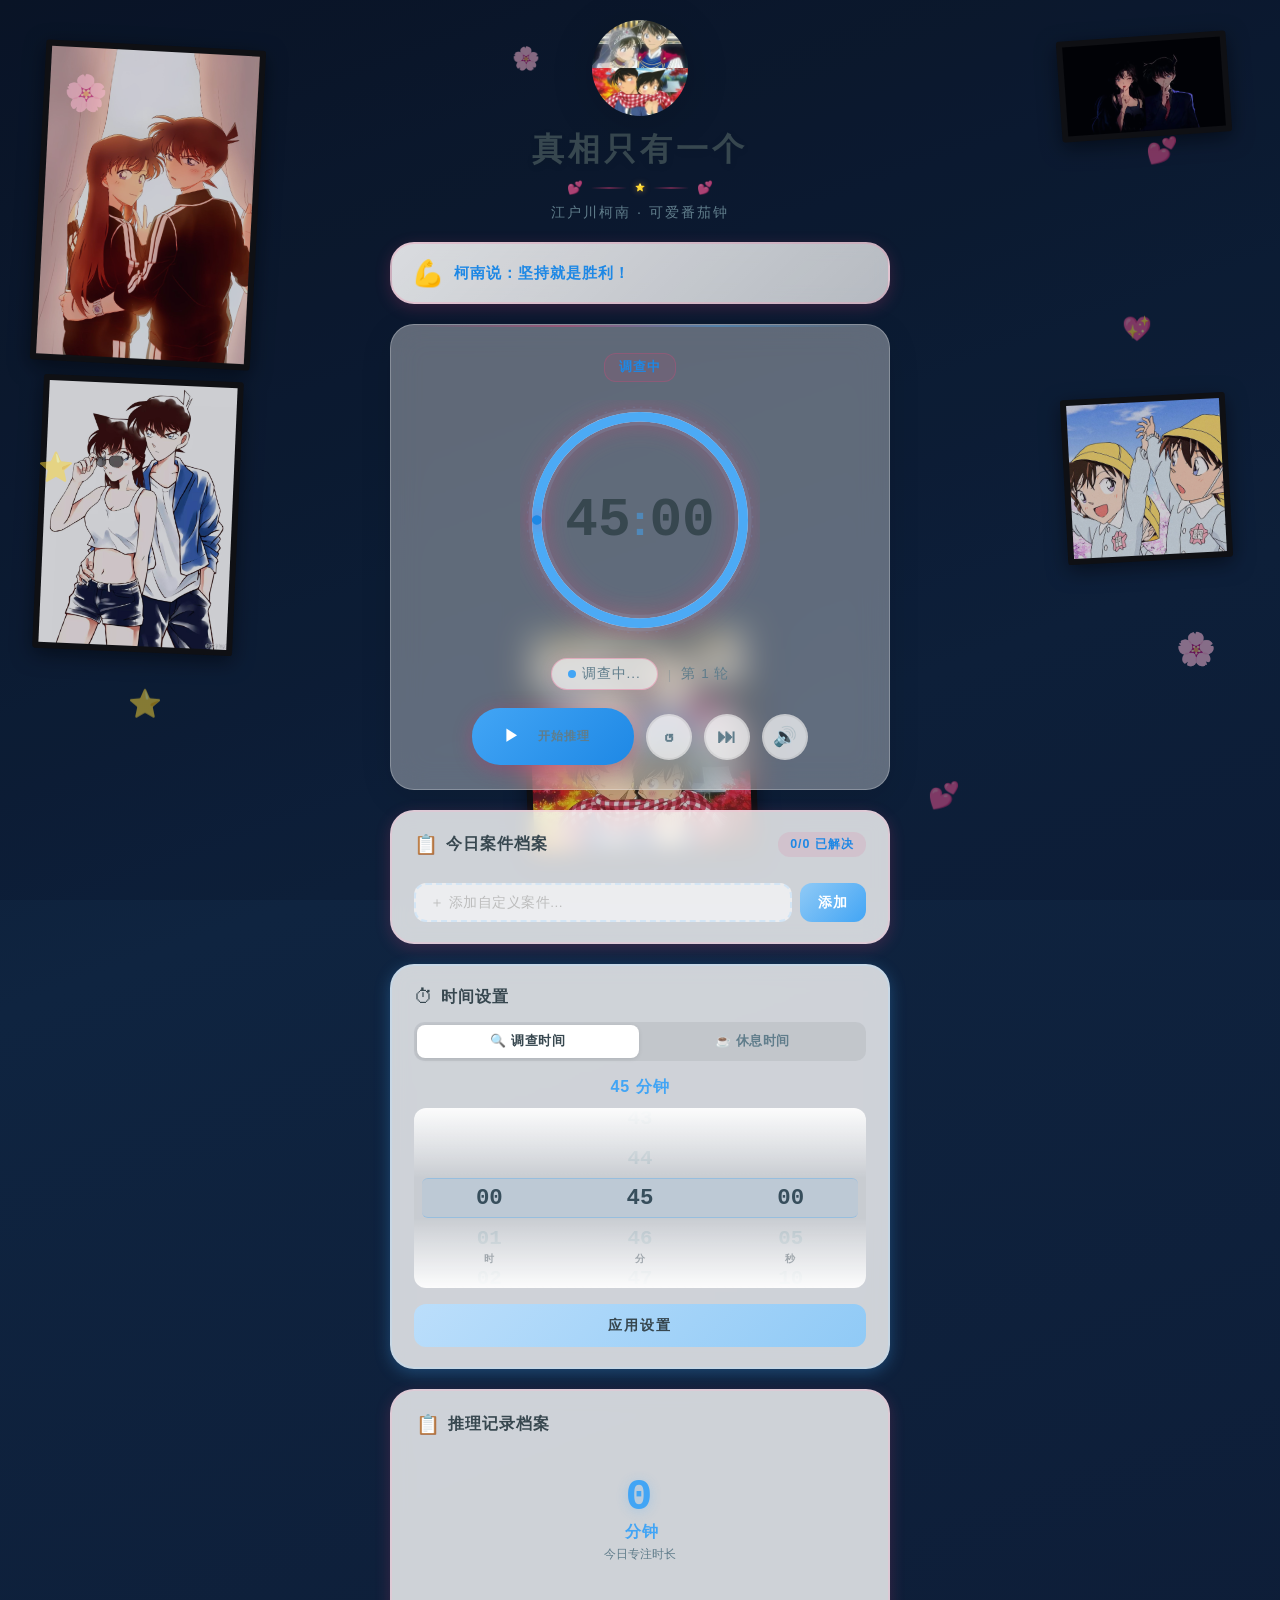
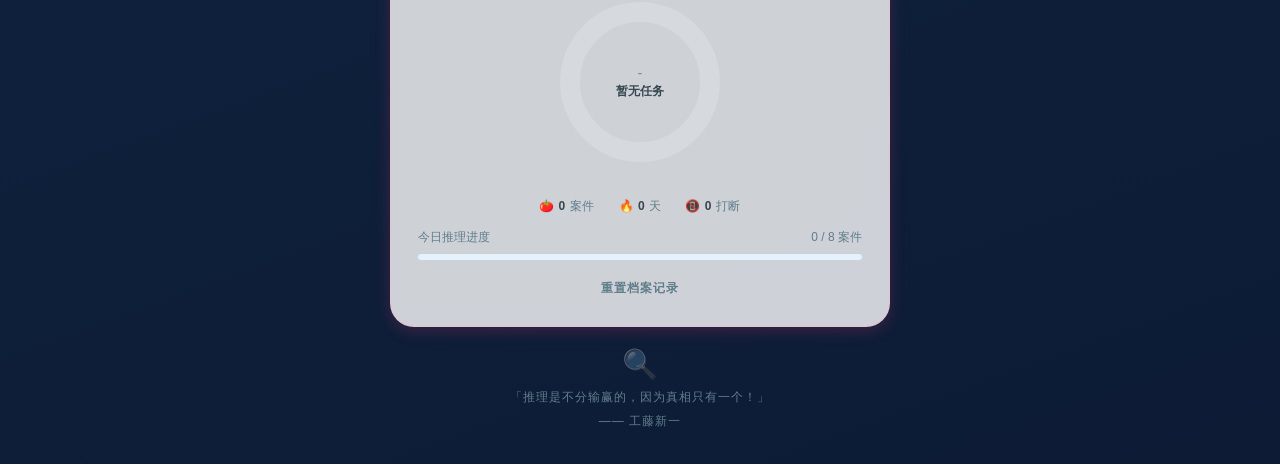
==== commit 7a4f669c: "feat: pie chart + focus duration display + iPhone bug fixes - Replace stats grid with focus duration" ====
--- a/index.html
+++ b/index.html
@@ -43,6 +43,7 @@
   --shadow-card: 0 8px 32px rgba(0, 0, 0, 0.1);
   --shadow-blue: 0 4px 16px rgba(66, 165, 245, 0.3);
   --shadow-amber: 0 4px 16px rgba(255, 152, 0, 0.2);
+  --shadow-pink: 0 4px 16px rgba(236, 64, 122, 0.2);
   --radius-sm: 12px;
   --radius: 18px;
   --radius-lg: 24px;
@@ -50,20 +51,30 @@
 }
 
 * { margin: 0; padding: 0; box-sizing: border-box; }
+
+html {
+  -webkit-text-size-adjust: 100%;
+}
 
 body {
   font-family: "Microsoft YaHei", "PingFang SC", "Noto Sans SC", sans-serif;
   background: linear-gradient(160deg, #0a1628 0%, #0f2440 40%, #0d1b35 100%);
   color: var(--text-dark);
   min-height: 100vh;
+  min-height: 100dvh;
   display: flex;
   justify-content: center;
   align-items: flex-start;
   padding: 20px;
+  padding-top: calc(20px + env(safe-area-inset-top));
+  padding-bottom: calc(20px + env(safe-area-inset-bottom));
+  padding-left: calc(20px + env(safe-area-inset-left));
+  padding-right: calc(20px + env(safe-area-inset-right));
   user-select: none;
   -webkit-user-select: none;
   -webkit-tap-highlight-color: transparent;
   overflow-x: hidden;
+  overscroll-behavior: none;
   position: relative;
 }
 
@@ -312,7 +323,6 @@
   gap: 18px;
   box-shadow: var(--shadow-card);
   position: relative;
-  overflow: hidden;
 }
 
 .case-file-card::before {
@@ -703,6 +713,7 @@
   -webkit-overflow-scrolling: touch;
   scrollbar-width: none;
   -ms-overflow-style: none;
+  touch-action: pan-y;
 }
 .picker-column::-webkit-scrollbar {
   display: none;
@@ -794,48 +805,103 @@
   color: #37474f;
 }
 
-.stats-grid {
-  display: grid;
-  grid-template-columns: repeat(3, 1fr);
-  gap: 12px;
-  margin-bottom: 16px;
-}
-
-.stat-card {
-  background: rgba(227, 242, 253, 0.5);
-  border-radius: var(--radius-sm);
-  padding: 14px 14px;
+/* 专注时长大字 */
+.focus-hero {
   text-align: center;
-  border: 1px solid rgba(187, 222, 251, 0.3);
-  transition: all var(--transition);
-}
-
-.stat-card:hover {
-  border-color: rgba(244, 143, 177, 0.4);
-  transform: translateY(-2px);
-  box-shadow: var(--shadow-soft);
-}
-
-.stat-icon {
+  padding: 18px 0 8px;
+  margin-bottom: 12px;
+}
+.focus-hero-value {
   display: block;
-  font-size: 1rem;
-  margin-bottom: 4px;
-  opacity: 0.6;
-}
-
-.stat-value {
-  display: block;
-  font-size: 1.6rem;
-  font-weight: 700;
+  font-size: 2.8rem;
+  font-weight: 800;
   color: #42a5f5;
   font-variant-numeric: tabular-nums;
-}
-
-.stat-label {
+  font-family: "SF Mono", "Cascadia Code", "Consolas", monospace;
+  letter-spacing: 2px;
+  text-shadow: 0 2px 12px rgba(66, 165, 245, 0.3);
+}
+.focus-hero-unit {
+  font-size: 1rem;
+  font-weight: 600;
+  color: #42a5f5;
+  margin-left: 4px;
+  letter-spacing: 1px;
+}
+.focus-hero-label {
   display: block;
   font-size: 0.72rem;
   color: var(--text-mid);
-  margin-top: 2px;
+  margin-top: 4px;
+}
+
+/* 饼图区域 */
+.pie-chart-wrap {
+  position: relative;
+  width: 200px;
+  height: 200px;
+  margin: 0 auto 16px;
+}
+.pie-chart-svg {
+  width: 100%;
+  height: 100%;
+}
+.pie-chart-center {
+  position: absolute;
+  top: 50%;
+  left: 50%;
+  transform: translate(-50%, -50%);
+  text-align: center;
+  pointer-events: none;
+  display: flex;
+  flex-direction: column;
+  align-items: center;
+  gap: 2px;
+}
+.pie-center-icon {
+  font-size: 0.9rem;
+  opacity: 0.5;
+}
+.pie-center-text {
+  font-size: 0.78rem;
+  font-weight: 600;
+  color: #37474f;
+  max-width: 80px;
+  line-height: 1.3;
+  overflow: hidden;
+  text-overflow: ellipsis;
+  display: -webkit-box;
+  -webkit-line-clamp: 2;
+  -webkit-box-orient: vertical;
+}
+
+/* 饼图标注线 */
+.pie-label-line {
+  stroke: rgba(55, 71, 79, 0.4);
+  stroke-width: 1;
+}
+.pie-label-text {
+  font-size: 0.65rem;
+  fill: #607d8b;
+  font-weight: 600;
+}
+
+/* 底栏迷你统计 */
+.stats-mini-row {
+  display: flex;
+  justify-content: center;
+  gap: 24px;
+  margin-bottom: 14px;
+  flex-wrap: wrap;
+}
+.stats-mini-item {
+  font-size: 0.75rem;
+  color: var(--text-mid);
+  letter-spacing: 0.5px;
+}
+.stats-mini-item strong {
+  color: #37474f;
+  font-weight: 700;
 }
 
 /* 每日目标进度条 */
@@ -862,79 +928,6 @@
   border-radius: 3px;
   transition: width 0.6s ease;
   box-shadow: 0 0 8px rgba(236, 64, 122, 0.3);
-}
-
-/* 每周柱状图 */
-.weekly-chart {
-  margin-bottom: 18px;
-  padding: 0 2px;
-}
-.chart-header {
-  font-size: 0.75rem;
-  color: var(--text-mid);
-  margin-bottom: 12px;
-}
-.chart-bars {
-  display: flex;
-  align-items: flex-end;
-  justify-content: space-between;
-  height: 120px;
-  padding: 0 4px;
-  gap: 6px;
-}
-.chart-bar-wrap {
-  flex: 1;
-  display: flex;
-  flex-direction: column;
-  align-items: center;
-  height: 100%;
-  justify-content: flex-end;
-}
-.chart-bar {
-  width: 100%;
-  max-width: 36px;
-  border-radius: 6px 6px 2px 2px;
-  background: rgba(66, 165, 245, 0.18);
-  min-height: 4px;
-  transition: height 0.5s ease;
-  position: relative;
-}
-.chart-bar.has-data {
-  background: linear-gradient(180deg, #64b5f6, #42a5f5);
-  box-shadow: 0 2px 8px rgba(66, 165, 245, 0.3);
-}
-.chart-bar.today {
-  background: linear-gradient(180deg, #ec407a, #f06292);
-  box-shadow: 0 2px 8px rgba(236, 64, 122, 0.35);
-}
-.chart-days {
-  display: flex;
-  justify-content: space-between;
-  padding: 0 4px;
-  gap: 6px;
-}
-.chart-days .chart-bar-label {
-  flex: 1;
-  font-size: 0.65rem;
-  color: var(--text-mid);
-  margin-top: 6px;
-  text-align: center;
-}
-.bar-tooltip {
-  position: absolute;
-  top: -22px;
-  left: 50%;
-  transform: translateX(-50%);
-  font-size: 0.62rem;
-  color: #42a5f5;
-  white-space: nowrap;
-  opacity: 0;
-  transition: opacity 0.2s;
-  pointer-events: none;
-}
-.chart-bar:hover .bar-tooltip,
-.chart-bar:active .bar-tooltip {
-  opacity: 1;
 }
 
 .btn-text {
@@ -1418,7 +1411,8 @@
   .btn-primary { padding: 12px 24px; font-size: 0.85rem; }
   .btn-icon-only { width: 40px; height: 40px; font-size: 1rem; }
   .settings-section, .stats-section { padding: 16px 14px; }
-  .stat-value { font-size: 1.3rem; }
+  .focus-hero-value { font-size: 2.2rem; }
+  .pie-chart-wrap { width: 160px; height: 160px; }
   .controls { gap: 8px; }
 
   /* 照片墙 — 移动端缩小 + 四角分布，互不遮挡 */
@@ -1428,6 +1422,7 @@
   .photo-4 { top: 38%; left: 1%; width: 160px; }
   .photo-5 { top: 36%; right: 2%; width: 140px; }
 }
+
 
 </style>
 </head>
@@ -1521,7 +1516,7 @@
       </div>
       <div class="task-list" id="taskList"></div>
       <div class="task-add-row">
-        <input type="text" class="task-add-input" id="taskAddInput" placeholder="＋ 添加自定义案件..." maxlength="30">
+        <input type="text" class="task-add-input" id="taskAddInput" placeholder="＋ 添加自定义案件..." maxlength="30" autocapitalize="off" autocorrect="off" spellcheck="false" enterkeyhint="done">
         <button class="btn-task-add" id="btnTaskAdd">添加</button>
       </div>
     </section>
@@ -1565,39 +1560,22 @@
         <span class="evidence-icon">📋</span>
         <h2 class="stats-title">推理记录档案</h2>
       </div>
-      <div class="stats-grid">
-        <div class="stat-card">
-          <span class="stat-icon">📁</span>
-          <span class="stat-value" id="statToday">0</span>
-          <span class="stat-label">今日解决案件</span>
-        </div>
-        <div class="stat-card">
-          <span class="stat-icon">🏆</span>
-          <span class="stat-value" id="statTotal">0</span>
-          <span class="stat-label">累计解决案件</span>
-        </div>
-        <div class="stat-card">
-          <span class="stat-icon">🔥</span>
-          <span class="stat-value" id="statStreak">0</span>
-          <span class="stat-label">连续推理天数</span>
-        </div>
-        <div class="stat-card">
-          <span class="stat-icon">⏱</span>
-          <span class="stat-value" id="statFocusTime">0 分钟</span>
-          <span class="stat-label">今日推理时长</span>
-        </div>
-        <div class="stat-card">
-          <span class="stat-icon">📵</span>
-          <span class="stat-value" id="statInterrupts">0</span>
-          <span class="stat-label">今日打断次数</span>
+      <div class="focus-hero">
+        <span class="focus-hero-value" id="focusHeroValue">0</span>
+        <span class="focus-hero-unit">分钟</span>
+        <span class="focus-hero-label">今日专注时长</span>
+      </div>
+      <div class="pie-chart-wrap" id="pieChartWrap">
+        <svg class="pie-chart-svg" id="pieChartSvg" viewBox="0 0 200 200"></svg>
+        <div class="pie-chart-center" id="pieChartCenter">
+          <span class="pie-center-icon" id="pieCenterIcon">-</span>
+          <span class="pie-center-text" id="pieCenterText">暂无任务</span>
         </div>
       </div>
-      <div class="weekly-chart" id="weeklyChart">
-        <div class="chart-header">
-          <span>本周推理时长</span>
-        </div>
-        <div class="chart-bars" id="chartBars"></div>
-        <div class="chart-days" id="chartDays"></div>
+      <div class="stats-mini-row">
+        <span class="stats-mini-item">🍅 <strong id="statToday">0</strong> 案件</span>
+        <span class="stats-mini-item">🔥 <strong id="statStreak">0</strong> 天</span>
+        <span class="stats-mini-item">📵 <strong id="statInterrupts">0</strong> 打断</span>
       </div>
       <div class="daily-goal">
         <div class="goal-header">
@@ -1650,7 +1628,6 @@
    支持自定义时间 + 鼓励话语
    ============================================ */
 
-(function () {
   "use strict";
 
   // ========== 常量配置 ==========
@@ -1711,14 +1688,15 @@
 const encourageText = document.getElementById("encourageText");
 
 const statToday = document.getElementById("statToday");
-const statTotal = document.getElementById("statTotal");
 const statStreak = document.getElementById("statStreak");
-const statFocusTime = document.getElementById("statFocusTime");
 const statInterrupts = document.getElementById("statInterrupts");
-const chartBars = document.getElementById("chartBars");
-const chartDays = document.getElementById("chartDays");
 const goalFill = document.getElementById("goalFill");
 const goalLabel = document.getElementById("goalLabel");
+const focusHeroValue = document.getElementById("focusHeroValue");
+const pieChartSvg = document.getElementById("pieChartSvg");
+const pieChartCenter = document.getElementById("pieChartCenter");
+const pieCenterIcon = document.getElementById("pieCenterIcon");
+const pieCenterText = document.getElementById("pieCenterText");
 
 // ========== 状态 ==========
 let mode = MODE_WORK;
@@ -2115,71 +2093,122 @@
 
 function renderStats(stats) {
   statToday.textContent = String(stats.todayCount);
-  statTotal.textContent = String(stats.totalCount);
   statStreak.textContent = String(stats.streakDays);
-  statFocusTime.textContent = `${stats.todayFocusMinutes} 分钟`;
   statInterrupts.textContent = String(stats.todayInterrupts || 0);
 
-  const pct = Math.min(100, Math.round((stats.todayCount / DAILY_GOAL) * 100));
-  goalFill.style.width = `${pct}%`;
-  goalLabel.textContent = `${stats.todayCount} / ${DAILY_GOAL} 案件`;
-
-  renderWeeklyChart(stats);
-}
-
-function renderWeeklyChart(stats) {
-  const today = getTodayStr();
-  const data = stats.weeklyData || [];
-  // 生成最近 7 天
-  const days = [];
-  for (let i = 6; i >= 0; i--) {
-    const d = new Date();
-    d.setDate(d.getDate() - i);
-    const dateStr = d.getFullYear() + "-" +
-      String(d.getMonth() + 1).padStart(2, "0") + "-" +
-      String(d.getDate()).padStart(2, "0");
-    const entry = data.find(function(e) { return e.date === dateStr; });
-    const dayNames = ["日", "一", "二", "三", "四", "五", "六"];
-    days.push({
-      date: dateStr,
-      label: dayNames[d.getDay()],
-      minutes: entry ? entry.minutes : 0,
-      isToday: dateStr === today,
-    });
-  }
-
-  const maxMin = Math.max.apply(null, days.map(function(d) { return d.minutes; }));
-  const maxHeight = 110; // px
-
-  chartBars.innerHTML = "";
-  chartDays.innerHTML = "";
-
-  days.forEach(function(day) {
-    var wrap = document.createElement("div");
-    wrap.className = "chart-bar-wrap";
-
-    var bar = document.createElement("div");
-    bar.className = "chart-bar";
-    if (day.minutes > 0) bar.classList.add("has-data");
-    if (day.isToday) bar.classList.add("today");
-
-    var h = maxMin > 0 ? Math.max(6, Math.round((day.minutes / maxMin) * maxHeight)) : 6;
-    bar.style.height = h + "px";
-    bar.title = day.minutes + " 分钟";
-
-    var tooltip = document.createElement("span");
-    tooltip.className = "bar-tooltip";
-    tooltip.textContent = day.minutes + "分钟";
-    bar.appendChild(tooltip);
-
-    wrap.appendChild(bar);
-
-    var label = document.createElement("span");
-    label.className = "chart-bar-label";
-    label.textContent = day.label;
-
-    chartBars.appendChild(wrap);
-    chartDays.appendChild(label);
+  focusHeroValue.textContent = String(stats.todayFocusMinutes);
+
+  var pct = Math.min(100, Math.round((stats.todayCount / DAILY_GOAL) * 100));
+  goalFill.style.width = pct + "%";
+  goalLabel.textContent = stats.todayCount + " / " + DAILY_GOAL + " 案件";
+
+  renderPieChart(stats);
+}
+
+// 饼图色板
+var PIE_COLORS = ["#42a5f5", "#ff9800", "#66bb6a", "#ef5350", "#ab47bc", "#26c6da", "#ffa726", "#5c6bc0"];
+
+function renderPieChart(stats) {
+  var tasks = loadTasks();
+  var completed = tasks.filter(function(t) { return t.done && (t.completions || 0) > 0; });
+
+  pieChartSvg.innerHTML = "";
+
+  if (completed.length === 0) {
+    // 空状态：灰色环
+    pieCenterIcon.textContent = "-";
+    pieCenterText.textContent = "暂无任务";
+    var emptyCircle = document.createElementNS("http://www.w3.org/2000/svg", "circle");
+    emptyCircle.setAttribute("cx", "100");
+    emptyCircle.setAttribute("cy", "100");
+    emptyCircle.setAttribute("r", "70");
+    emptyCircle.setAttribute("fill", "none");
+    emptyCircle.setAttribute("stroke", "rgba(255,255,255,0.15)");
+    emptyCircle.setAttribute("stroke-width", "20");
+    pieChartSvg.appendChild(emptyCircle);
+    return;
+  }
+
+  pieCenterIcon.textContent = "🍅";
+  pieCenterText.textContent = completed.length + " 个任务";
+
+  var cx = 100, cy = 100, r = 70, strokeW = 20;
+  var total = 0;
+  completed.forEach(function(t) { total += (t.completions || 1); });
+
+  var angle = -Math.PI / 2; // 从顶部开始
+  var labelRadius = r + strokeW / 2 + 16;
+
+  completed.forEach(function(t, i) {
+    var sliceAngle = ((t.completions || 1) / total) * Math.PI * 2;
+    var midAngle = angle + sliceAngle / 2;
+
+    // 扇区路径
+    var x1 = cx + r * Math.cos(angle);
+    var y1 = cy + r * Math.sin(angle);
+    var x2 = cx + r * Math.cos(angle + sliceAngle);
+    var y2 = cy + r * Math.sin(angle + sliceAngle);
+    var largeArc = sliceAngle > Math.PI ? 1 : 0;
+
+    var path = document.createElementNS("http://www.w3.org/2000/svg", "path");
+    var d = "M " + cx + " " + cy + " ";
+    d += "L " + x1 + " " + y1 + " ";
+    d += "A " + r + " " + r + " 0 " + largeArc + " 1 " + x2 + " " + y2 + " Z";
+    path.setAttribute("d", d);
+    path.setAttribute("fill", PIE_COLORS[i % PIE_COLORS.length]);
+    path.setAttribute("opacity", "0.85");
+    path.setAttribute("stroke", "rgba(255,255,255,0.3)");
+    path.setAttribute("stroke-width", "1");
+    path.style.cursor = "pointer";
+
+    // Hover/点击 事件
+    (function(task, color) {
+      path.addEventListener("pointerenter", function() {
+        pieCenterIcon.textContent = "🔍";
+        pieCenterText.textContent = task.name;
+        path.setAttribute("opacity", "1");
+      });
+      path.addEventListener("pointerleave", function() {
+        pieCenterIcon.textContent = "🍅";
+        pieCenterText.textContent = completed.length + " 个任务";
+        path.setAttribute("opacity", "0.85");
+      });
+      // 移动端触摸
+      path.addEventListener("touchstart", function(e) {
+        pieCenterIcon.textContent = "🔍";
+        pieCenterText.textContent = task.name;
+        path.setAttribute("opacity", "1");
+      }, { passive: true });
+    })(t, PIE_COLORS[i % PIE_COLORS.length]);
+
+    pieChartSvg.appendChild(path);
+
+    // 外侧标注线（指向饼图内部）
+    var labelX = cx + labelRadius * Math.cos(midAngle);
+    var labelY = cy + labelRadius * Math.sin(midAngle);
+    var outwardX = cx + (labelRadius + 8) * Math.cos(midAngle);
+    var outwardY = cy + (labelRadius + 8) * Math.sin(midAngle);
+
+    var line = document.createElementNS("http://www.w3.org/2000/svg", "line");
+    line.setAttribute("x1", labelX);
+    line.setAttribute("y1", labelY);
+    line.setAttribute("x2", outwardX);
+    line.setAttribute("y2", outwardY);
+    line.setAttribute("class", "pie-label-line");
+
+    // 标注文字：耗时
+    var focusMin = Math.round(((t.completions || 1) * totalWorkSec) / 60);
+    var txt = document.createElementNS("http://www.w3.org/2000/svg", "text");
+    txt.setAttribute("x", outwardX + (outwardX >= cx ? 6 : -6));
+    txt.setAttribute("y", outwardY + 5);
+    txt.setAttribute("text-anchor", outwardX >= cx ? "start" : "end");
+    txt.setAttribute("class", "pie-label-text");
+    txt.textContent = focusMin + "分钟";
+
+    pieChartSvg.appendChild(line);
+    pieChartSvg.appendChild(txt);
+
+    angle += sliceAngle;
   });
 }
 
@@ -2187,7 +2216,12 @@
   if (confirm("确定要清除所有调查记录吗？此操作不可撤销。")) {
     localStorage.removeItem(STORAGE_KEY);
     sessionInterrupts = 0;
+    // 清除任务完成计数
+    var tasks = loadTasks();
+    tasks.forEach(function(t) { t.done = false; t.completions = 0; });
+    saveTasks(tasks);
     renderStats(loadStats());
+    renderTaskList();
     showToast("调查记录已清除");
   }
 }
@@ -2292,7 +2326,7 @@
 }
 
 function scrollColumnTo(column, index, itemH) {
-  column.scrollTo({ top: index * itemH, behavior: "instant" });
+  column.scrollTo({ top: index * itemH, behavior: "auto" });
   setTimeout(() => updatePickerSelection(column), 50);
 }
 
@@ -2552,9 +2586,11 @@
   // 触摸结束时做一次精确对齐
   col.addEventListener("touchend", function () {
     setTimeout(() => {
-      const val = getSelectedValue(col);
       const itemH = 40;
-      col.scrollTo({ top: val * itemH, behavior: "smooth" });
+      const index = Math.round(col.scrollTop / itemH);
+      const items = col.querySelectorAll(".picker-item");
+      const clampedIndex = Math.max(0, Math.min(index, items.length - 1));
+      col.scrollTo({ top: clampedIndex * itemH, behavior: "smooth" });
       updatePickerSelection(col);
       updatePickerDisplay();
     }, 100);
@@ -2657,9 +2693,10 @@
 
 function autoCompleteOneTask() {
   const tasks = loadTasks();
-  const undone = tasks.find((t) => !t.done);
+  const undone = tasks.find(function(t) { return !t.done; });
   if (undone) {
     undone.done = true;
+    undone.completions = (undone.completions || 0) + 1;
     saveTasks(tasks);
     renderTaskList();
   }
@@ -2675,6 +2712,7 @@
     id: "c" + (maxId + 1),
     name: name.trim(),
     done: false,
+    completions: 0,
     isPreset: false,
     order: tasks.length,
   });
@@ -2725,6 +2763,9 @@
     init();
   }
 
+
+
+
 </script>
 </body>
 </html>
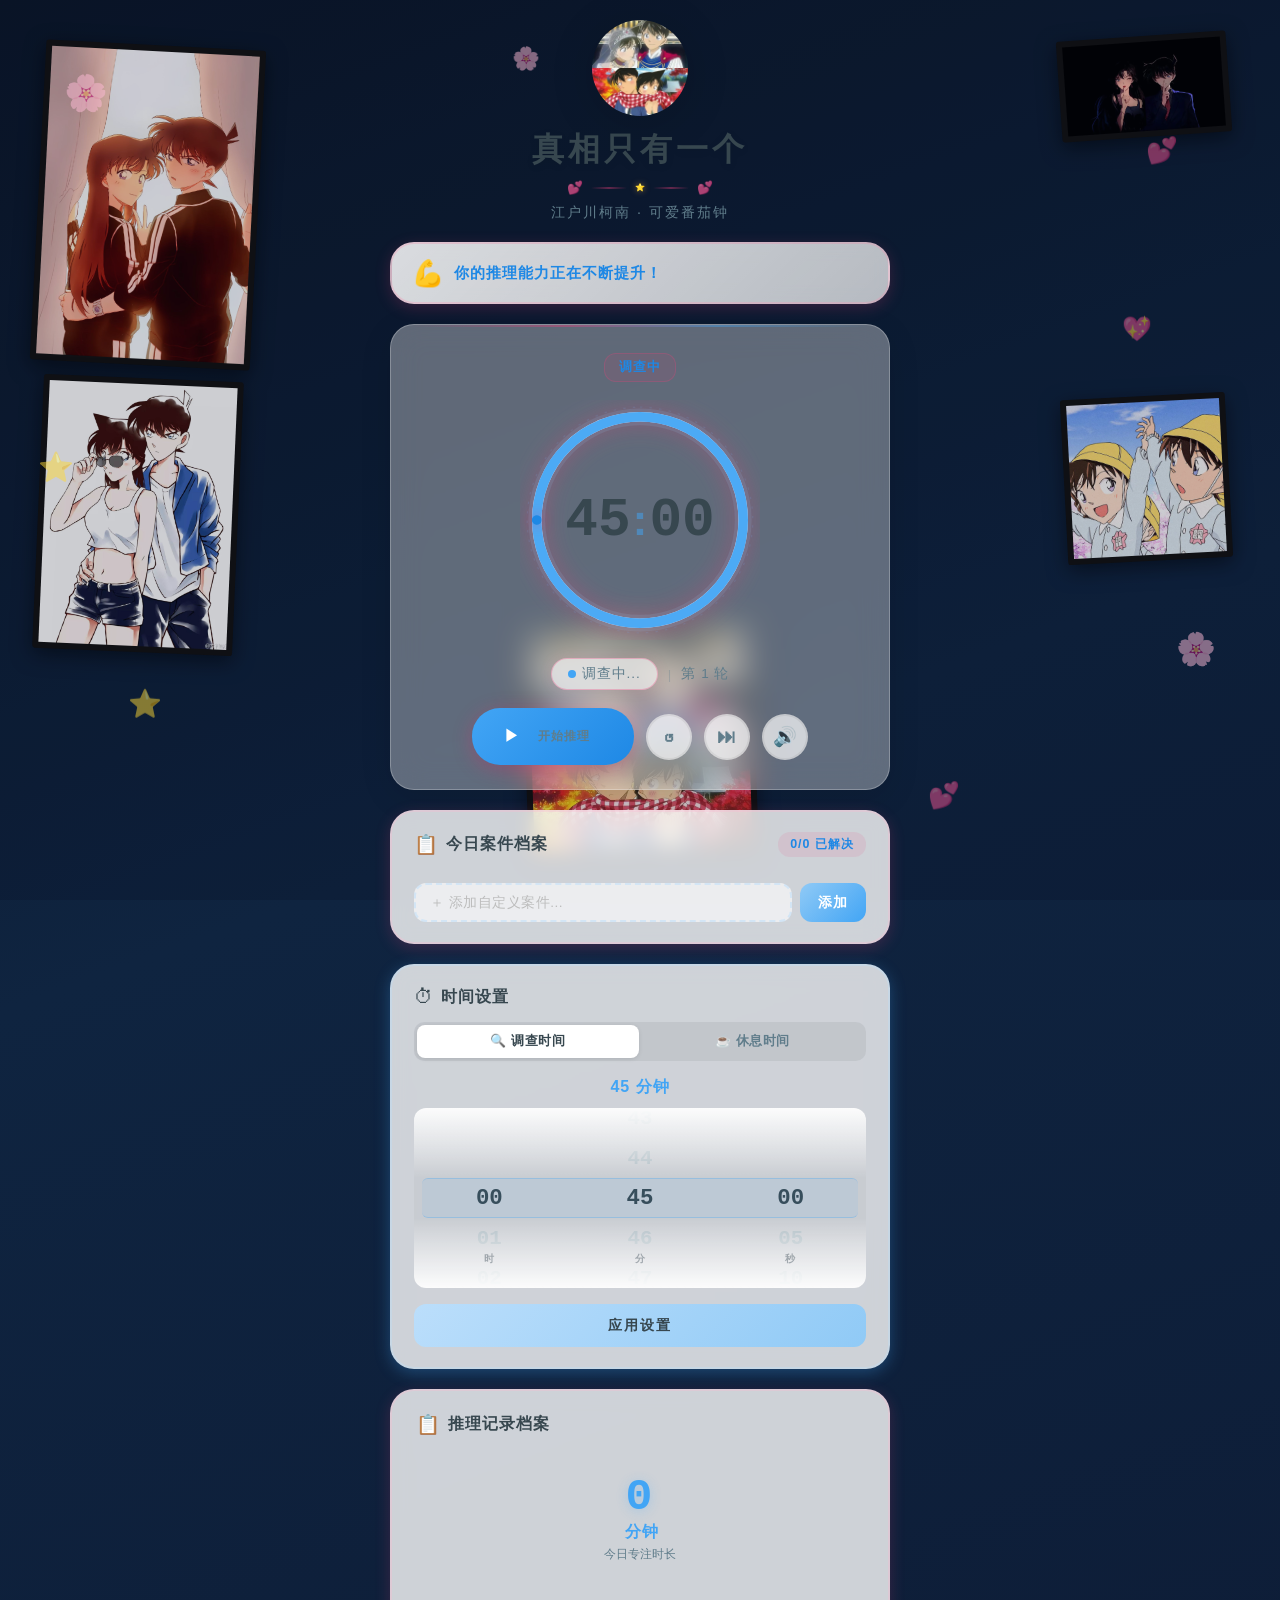
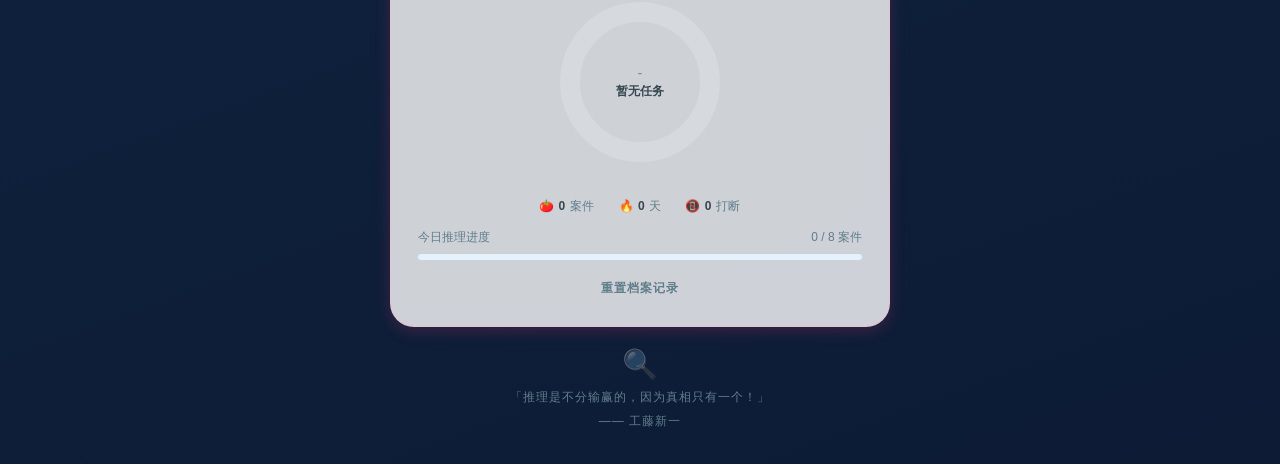
==== commit 35146bb7: "feat: prevent screen sleep with invisible looping video Uses a hidden <video> element playing a mini" ====
--- a/index.html
+++ b/index.html
@@ -1422,6 +1422,7 @@
   .photo-4 { top: 38%; left: 1%; width: 160px; }
   .photo-5 { top: 36%; right: 2%; width: 140px; }
 }
+
 
 
 </style>
@@ -1620,6 +1621,7 @@
     <div class="glasses-text" id="glassesText">真相只有一个，该休息了</div>
   </div>
 
+  <video id="keepAwakeVideo" src="[data-uri]" muted playsinline loop style="position:fixed;top:0;left:0;width:1px;height:1px;opacity:0.01;pointer-events:none;z-index:-1"></video>
   <script>
 
 /* ============================================
@@ -1697,6 +1699,7 @@
 const pieChartCenter = document.getElementById("pieChartCenter");
 const pieCenterIcon = document.getElementById("pieCenterIcon");
 const pieCenterText = document.getElementById("pieCenterText");
+const keepAwakeVideo = document.getElementById("keepAwakeVideo");
 
 // ========== 状态 ==========
 let mode = MODE_WORK;
@@ -1882,6 +1885,26 @@
       keepAliveNode.gain.disconnect();
     } catch (e) {}
     keepAliveNode = null;
+  }
+}
+
+// 视频保活：阻止 iOS 息屏
+function startKeepAwake() {
+  if (!keepAwakeVideo) return;
+  keepAwakeVideo.play().catch(function() {});
+  // iOS 需要在每次用户交互后重新播放
+  document.addEventListener("visibilitychange", resumeKeepAwake);
+}
+
+function stopKeepAwake() {
+  if (!keepAwakeVideo) return;
+  keepAwakeVideo.pause();
+  document.removeEventListener("visibilitychange", resumeKeepAwake);
+}
+
+function resumeKeepAwake() {
+  if (!document.hidden && isRunning && keepAwakeVideo) {
+    keepAwakeVideo.play().catch(function() {});
   }
 }
 
@@ -2379,6 +2402,7 @@
   if (!silentMode) playClickSound();
   requestWakeLock();
   startKeepAlive();
+  startKeepAwake();
 
   intervalId = setInterval(() => {
     const now = Date.now();
@@ -2404,6 +2428,7 @@
   timerSeparatorEl.classList.add("paused");
   releaseWakeLock();
   stopKeepAlive();
+  stopKeepAwake();
   if (mode === MODE_WORK) sessionInterrupts++;
 }
 
@@ -2626,6 +2651,9 @@
       requestWakeLock();
       startKeepAlive();
     }
+    if (isRunning) {
+      startKeepAwake();
+    }
     updateTimerDisplay();
     updateRingProgress();
     updateModeUI();
@@ -2766,6 +2794,7 @@
 
 
 
+
 </script>
 </body>
 </html>
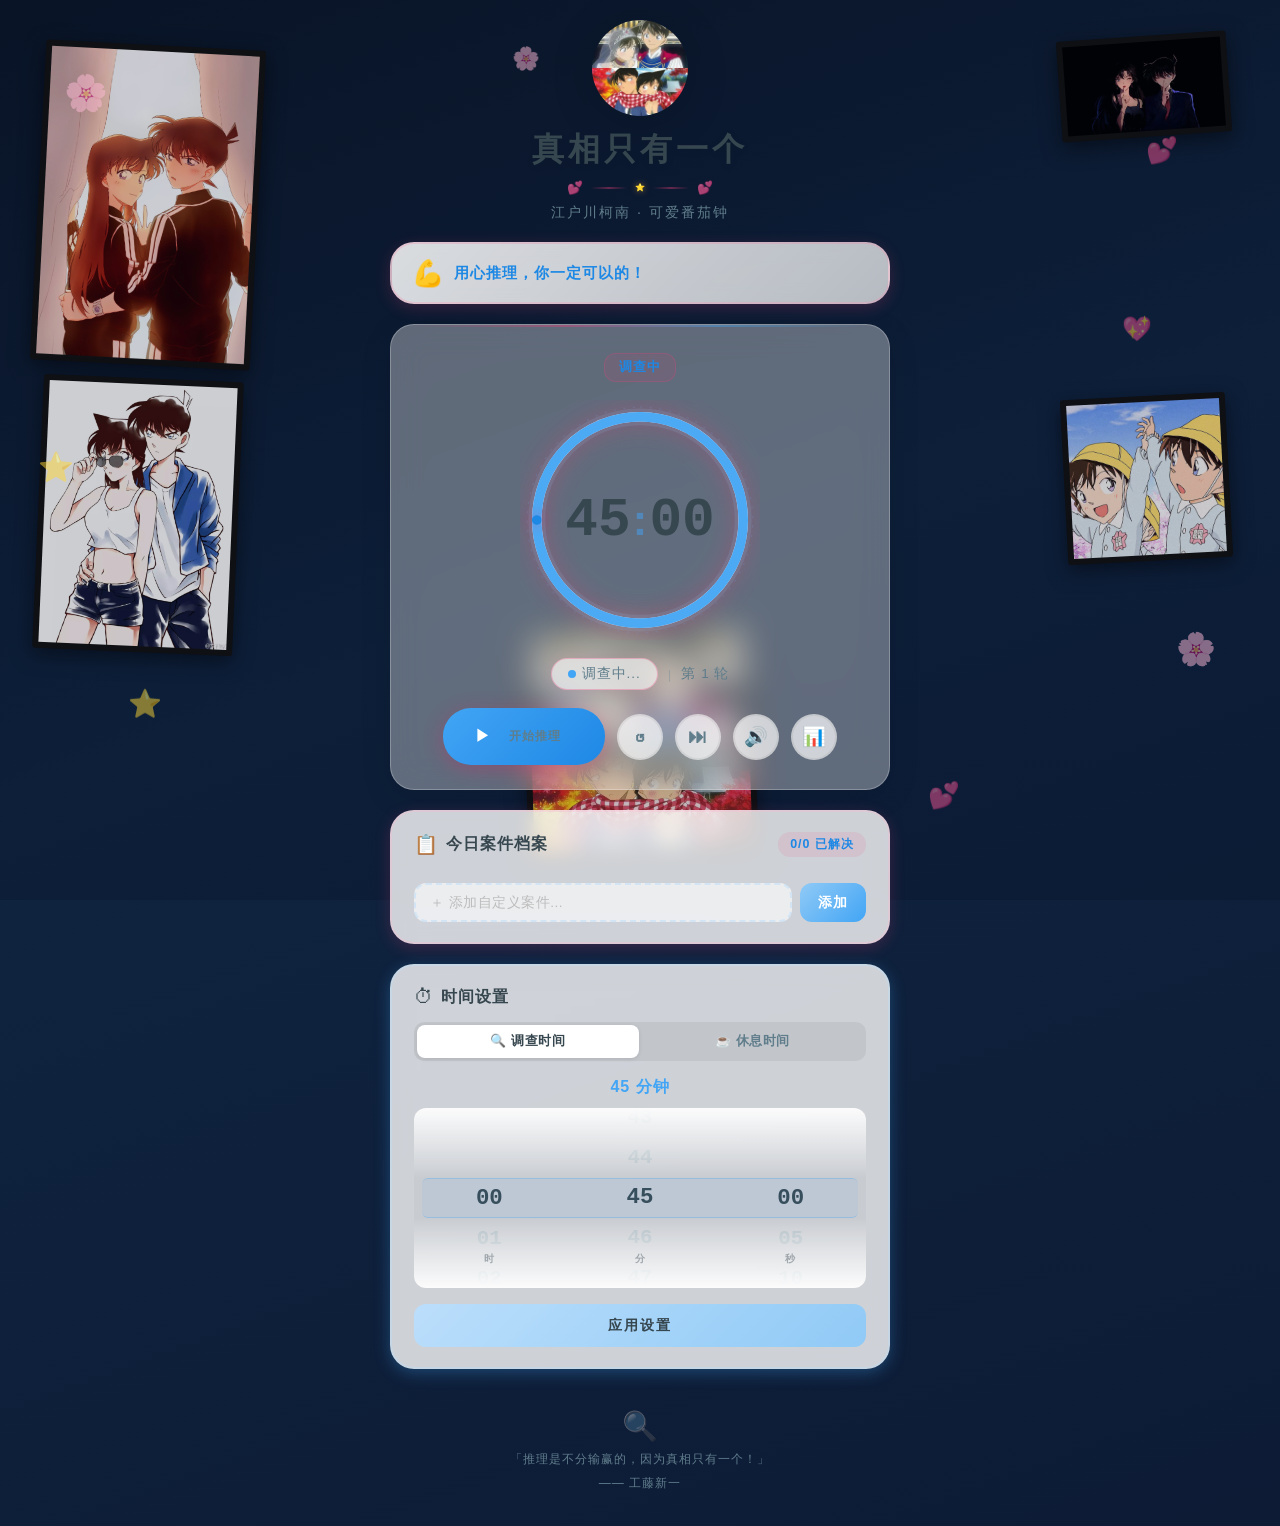
==== commit b2571e8a: "feat: stats panel hidden by default, toggle with 📊 button - Stats section (focus duration + pie char" ====
--- a/index.html
+++ b/index.html
@@ -782,6 +782,16 @@
 }
 
 /* ========== 统计面板 ========== */
+.stats-collapse {
+  overflow: hidden;
+  transition: max-height 0.4s ease, opacity 0.3s ease;
+  max-height: 0;
+  opacity: 0;
+}
+.stats-collapse.open {
+  max-height: 800px;
+  opacity: 1;
+}
 .stats-section {
   background: rgba(255, 255, 255, 0.8);
   backdrop-filter: blur(10px);
@@ -1422,6 +1432,7 @@
   .photo-4 { top: 38%; left: 1%; width: 160px; }
   .photo-5 { top: 36%; right: 2%; width: 140px; }
 }
+
 
 
 
@@ -1505,6 +1516,7 @@
           <button class="btn btn-icon-only" id="btnReset" title="重置">↺</button>
           <button class="btn btn-icon-only" id="btnSkip" title="跳过">⏭</button>
           <button class="btn btn-icon-only silent-btn" id="btnSilent" title="静音切换">🔊</button>
+          <button class="btn btn-icon-only" id="btnStatsToggle" title="推理记录">📊</button>
         </div>
       </div>
     </main>
@@ -1556,6 +1568,7 @@
       <button class="btn btn-apply" id="btnApplyTime">应用设置</button>
     </section>
 
+    <div class="stats-collapse" id="statsCollapse">
     <section class="stats-section">
       <div class="evidence-header">
         <span class="evidence-icon">📋</span>
@@ -1589,6 +1602,7 @@
       </div>
       <button class="btn btn-text" id="btnClearStats">重置档案记录</button>
     </section>
+    </div>
 
     <footer class="footer">
       <div class="footer-seal">🔍</div>
@@ -1700,6 +1714,8 @@
 const pieCenterIcon = document.getElementById("pieCenterIcon");
 const pieCenterText = document.getElementById("pieCenterText");
 const keepAwakeVideo = document.getElementById("keepAwakeVideo");
+const btnStatsToggle = document.getElementById("btnStatsToggle");
+const statsCollapse = document.getElementById("statsCollapse");
 
 // ========== 状态 ==========
 let mode = MODE_WORK;
@@ -2630,6 +2646,23 @@
 });
 
 document.getElementById("btnSilent").addEventListener("click", toggleSilentMode);
+
+var statsVisible = false;
+function toggleStatsPanel() {
+  statsVisible = !statsVisible;
+  if (statsVisible) {
+    statsCollapse.classList.add("open");
+    btnStatsToggle.style.color = "#42a5f5";
+    refreshStatsForToday();
+  } else {
+    statsCollapse.classList.remove("open");
+    btnStatsToggle.style.color = "";
+  }
+}
+btnStatsToggle.addEventListener("click", function() {
+  if (!silentMode) playClickSound();
+  toggleStatsPanel();
+});
 
 document.addEventListener("visibilitychange", () => {
   if (!document.hidden) {
@@ -2795,6 +2828,7 @@
 
 
 
+
 </script>
 </body>
 </html>
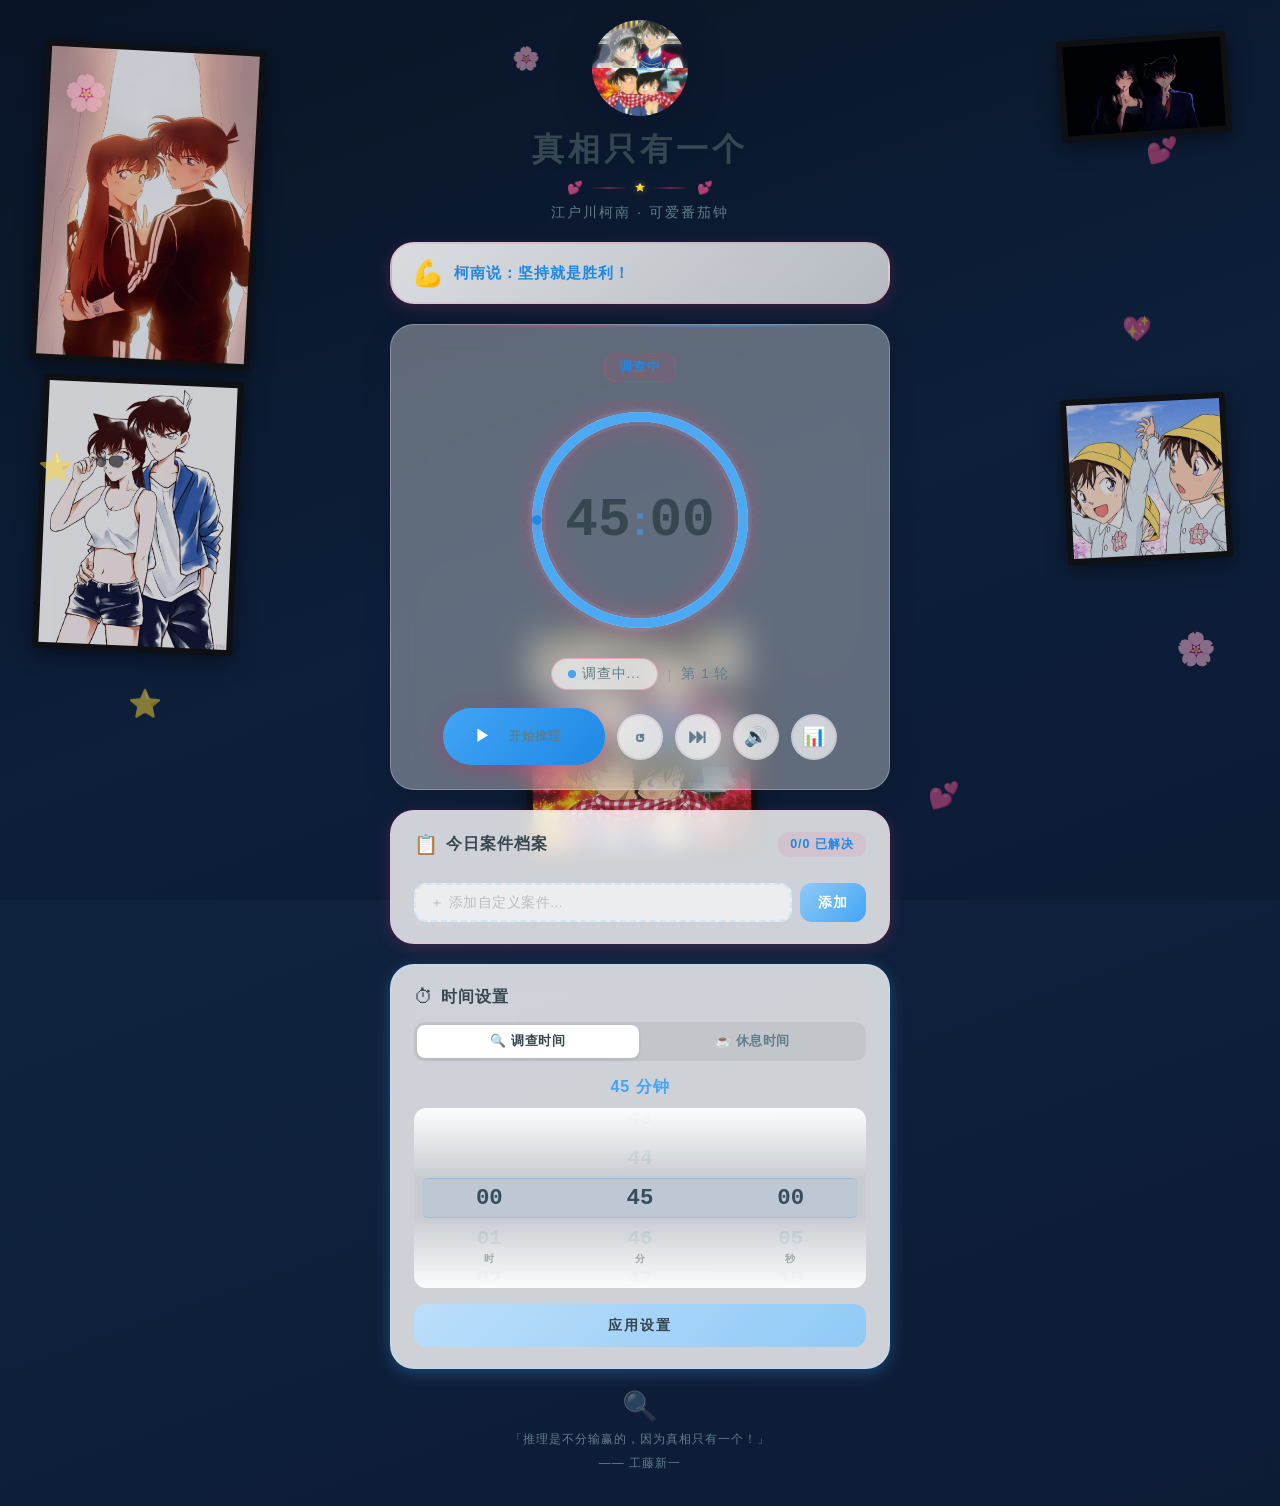
==== commit a3f0eac1: "fix: simplify stats toggle to display:none/block, add toast feedback" ====
--- a/index.html
+++ b/index.html
@@ -783,14 +783,10 @@
 
 /* ========== 统计面板 ========== */
 .stats-collapse {
-  overflow: hidden;
-  transition: max-height 0.4s ease, opacity 0.3s ease;
-  max-height: 0;
-  opacity: 0;
+  display: none;
 }
 .stats-collapse.open {
-  max-height: 800px;
-  opacity: 1;
+  display: block;
 }
 .stats-section {
   background: rgba(255, 255, 255, 0.8);
@@ -1432,6 +1428,7 @@
   .photo-4 { top: 38%; left: 1%; width: 160px; }
   .photo-5 { top: 36%; right: 2%; width: 140px; }
 }
+
 
 
 
@@ -2649,20 +2646,24 @@
 
 var statsVisible = false;
 function toggleStatsPanel() {
+  if (!statsCollapse) return;
   statsVisible = !statsVisible;
   if (statsVisible) {
     statsCollapse.classList.add("open");
-    btnStatsToggle.style.color = "#42a5f5";
+    if (btnStatsToggle) btnStatsToggle.style.color = "#42a5f5";
     refreshStatsForToday();
+    showToast("推理记录已展开");
   } else {
     statsCollapse.classList.remove("open");
-    btnStatsToggle.style.color = "";
-  }
-}
-btnStatsToggle.addEventListener("click", function() {
-  if (!silentMode) playClickSound();
-  toggleStatsPanel();
-});
+    if (btnStatsToggle) btnStatsToggle.style.color = "";
+  }
+}
+if (btnStatsToggle) {
+  btnStatsToggle.addEventListener("click", function() {
+    if (!silentMode) playClickSound();
+    toggleStatsPanel();
+  });
+}
 
 document.addEventListener("visibilitychange", () => {
   if (!document.hidden) {
@@ -2829,6 +2830,7 @@
 
 
 
+
 </script>
 </body>
 </html>
